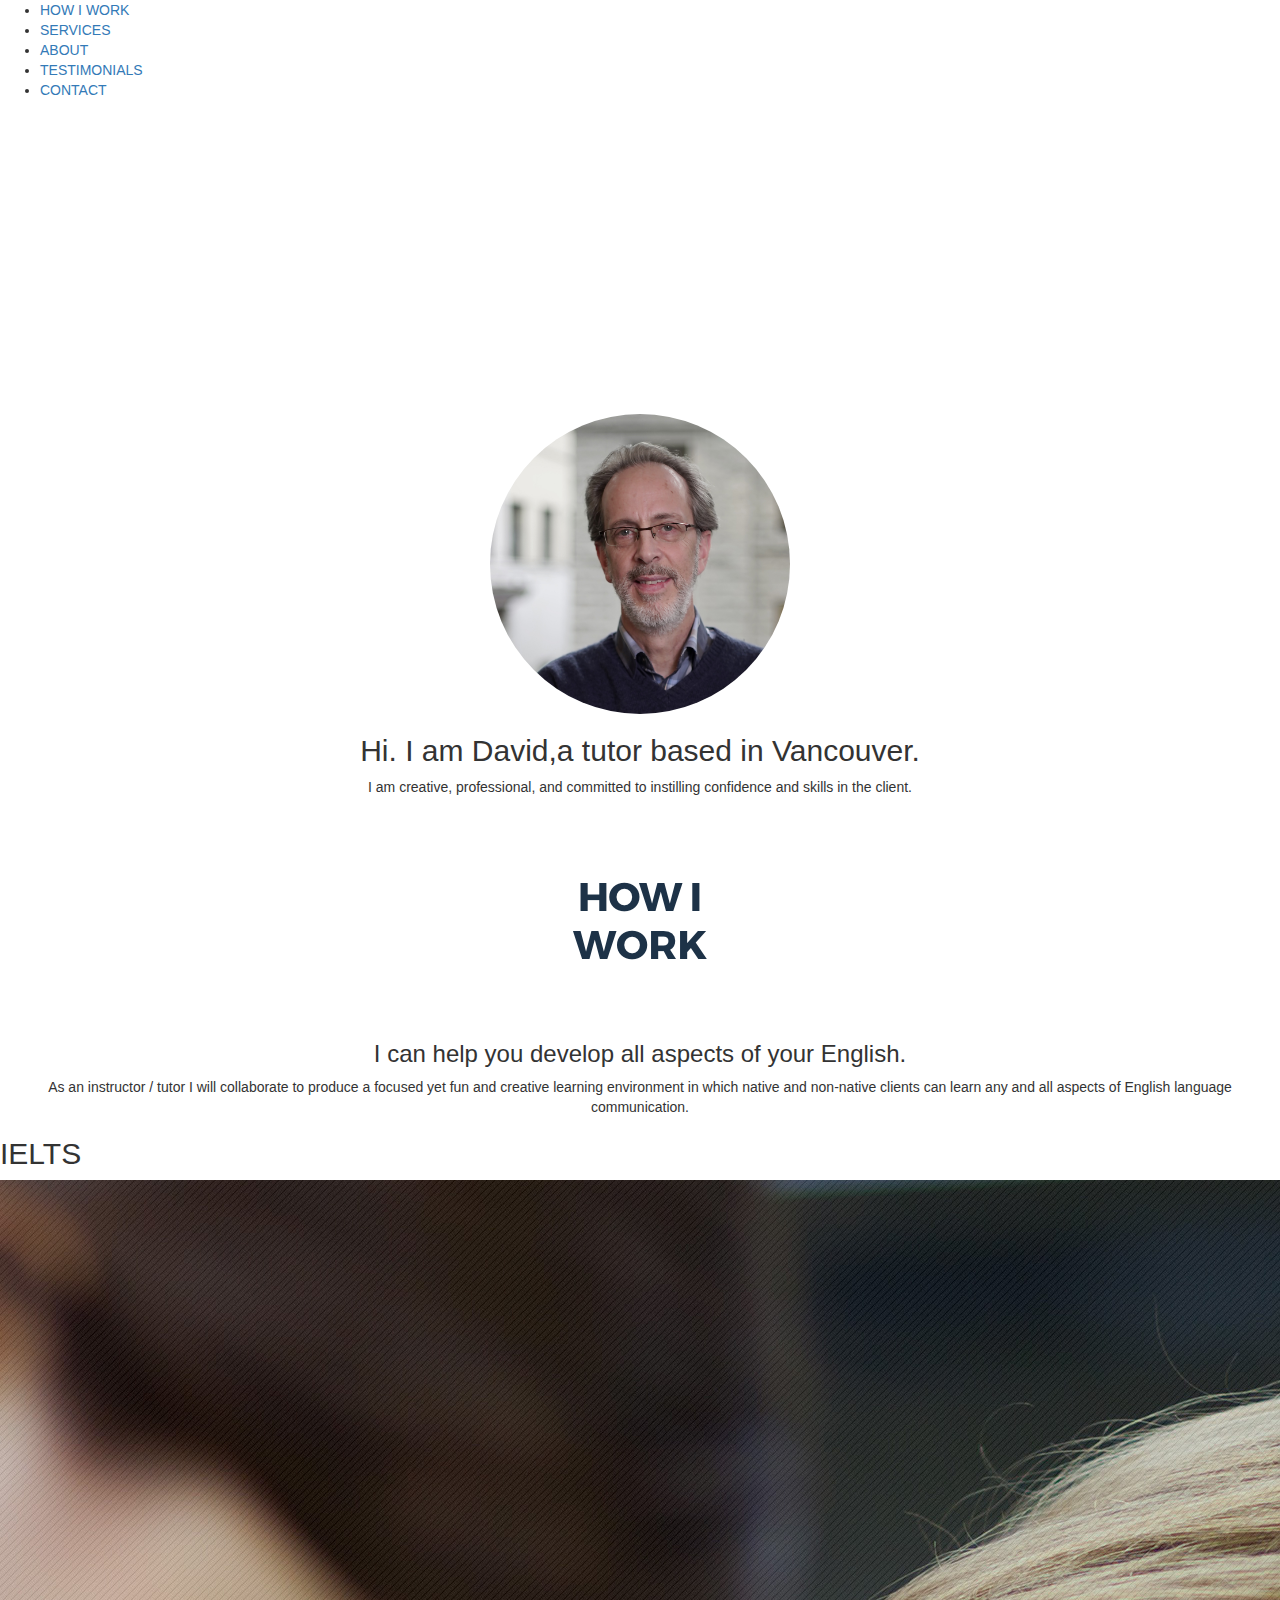
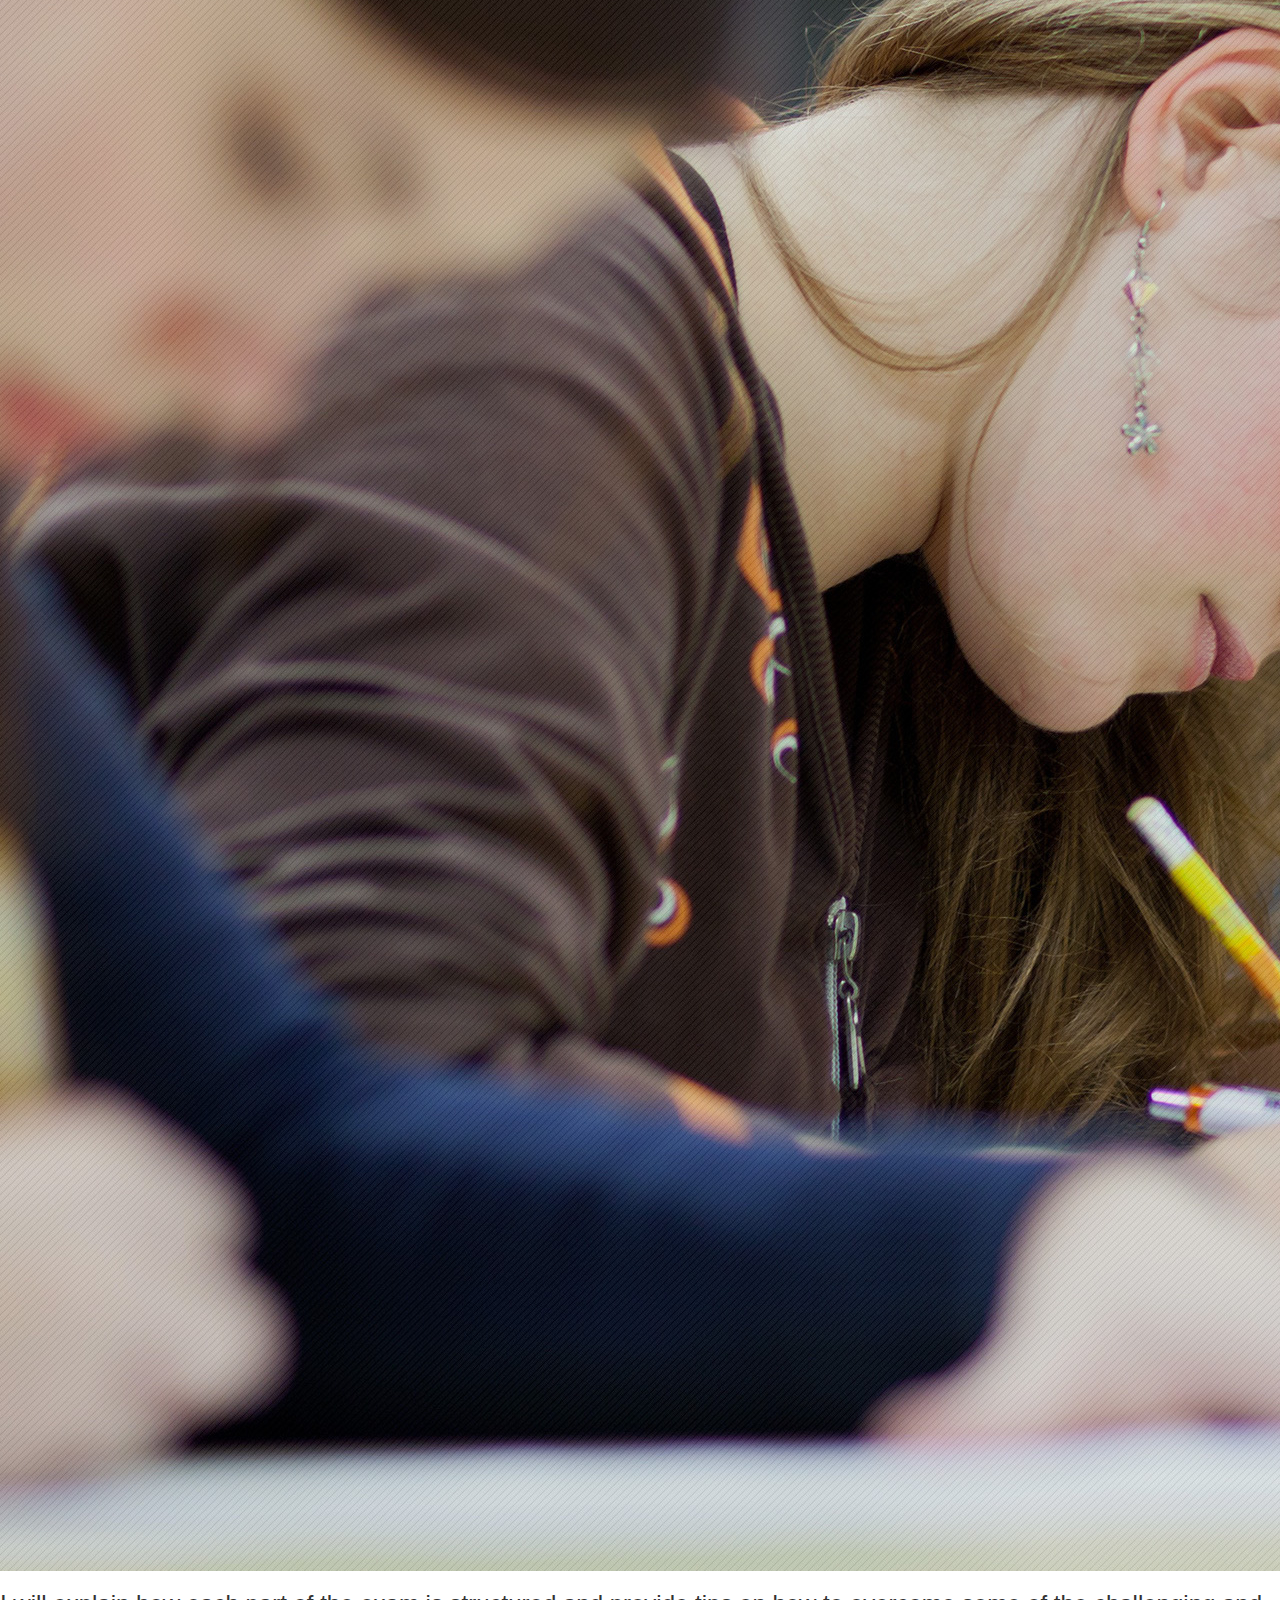
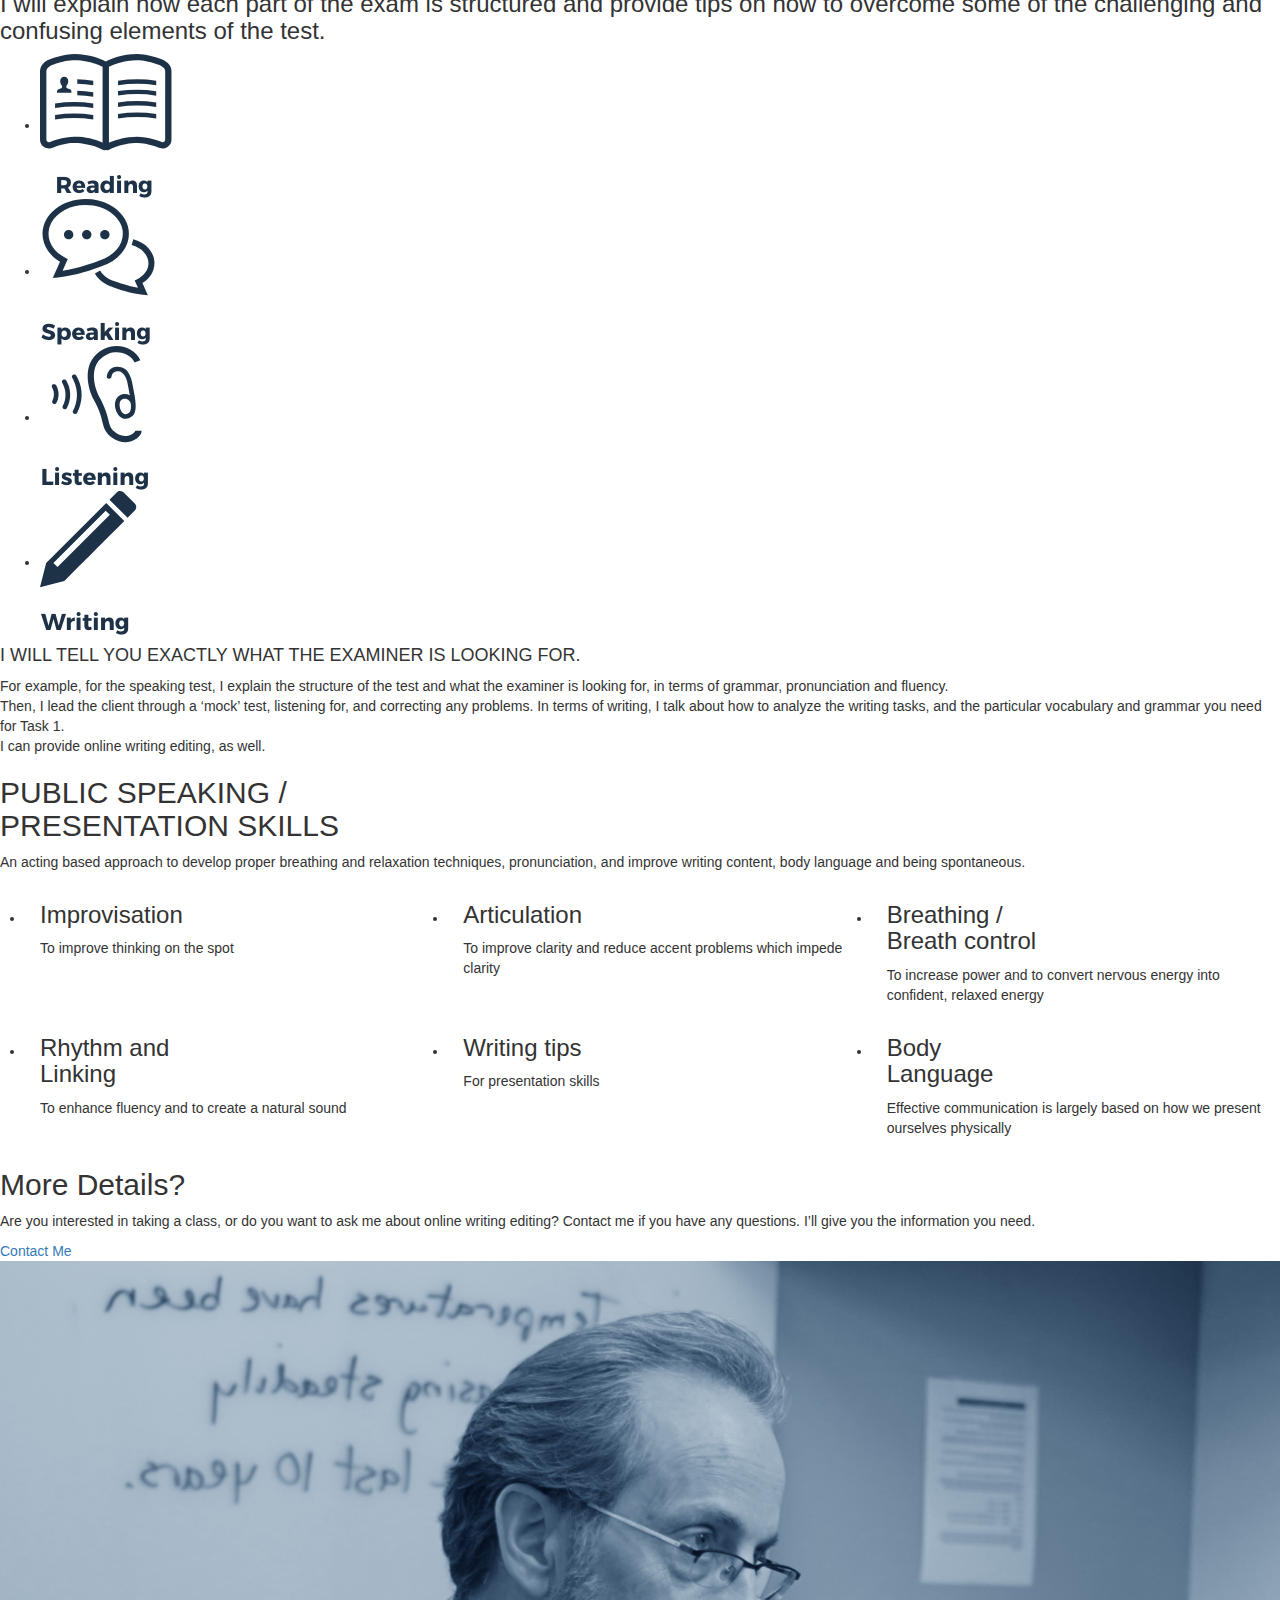
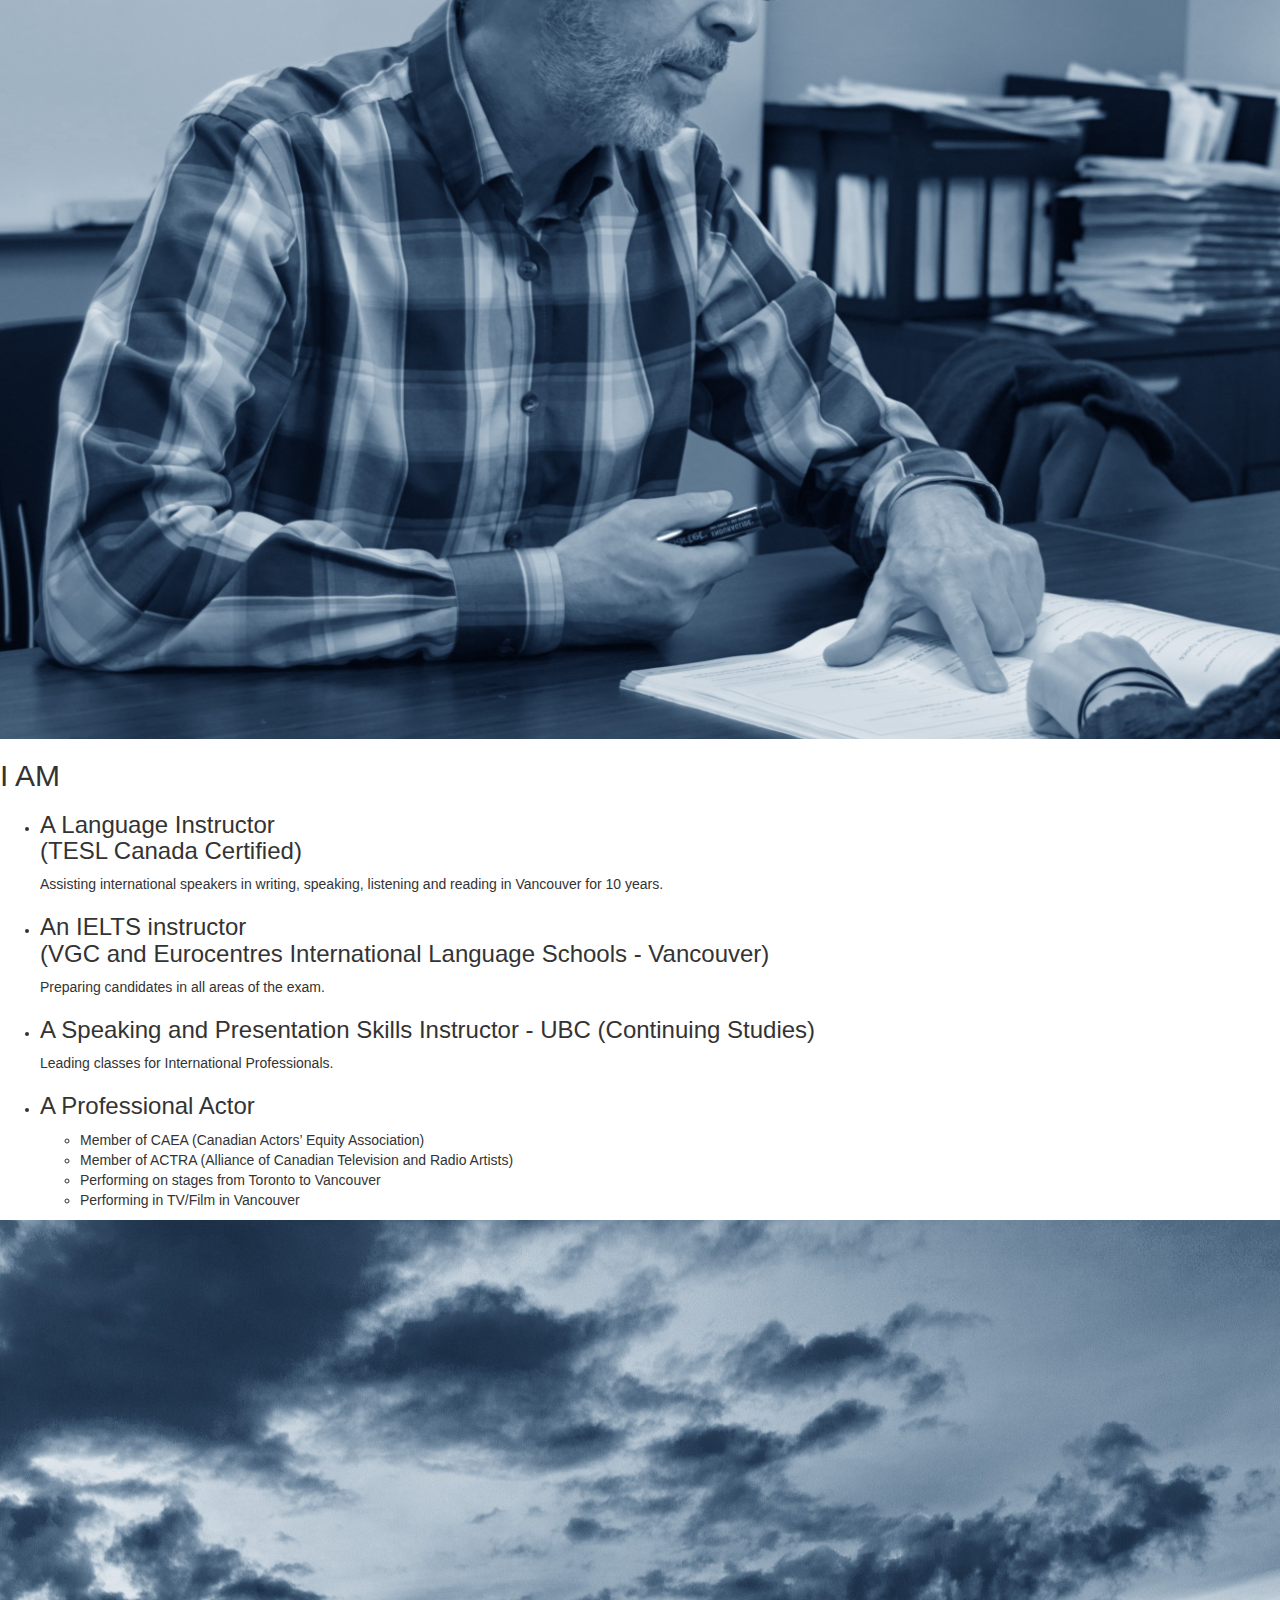
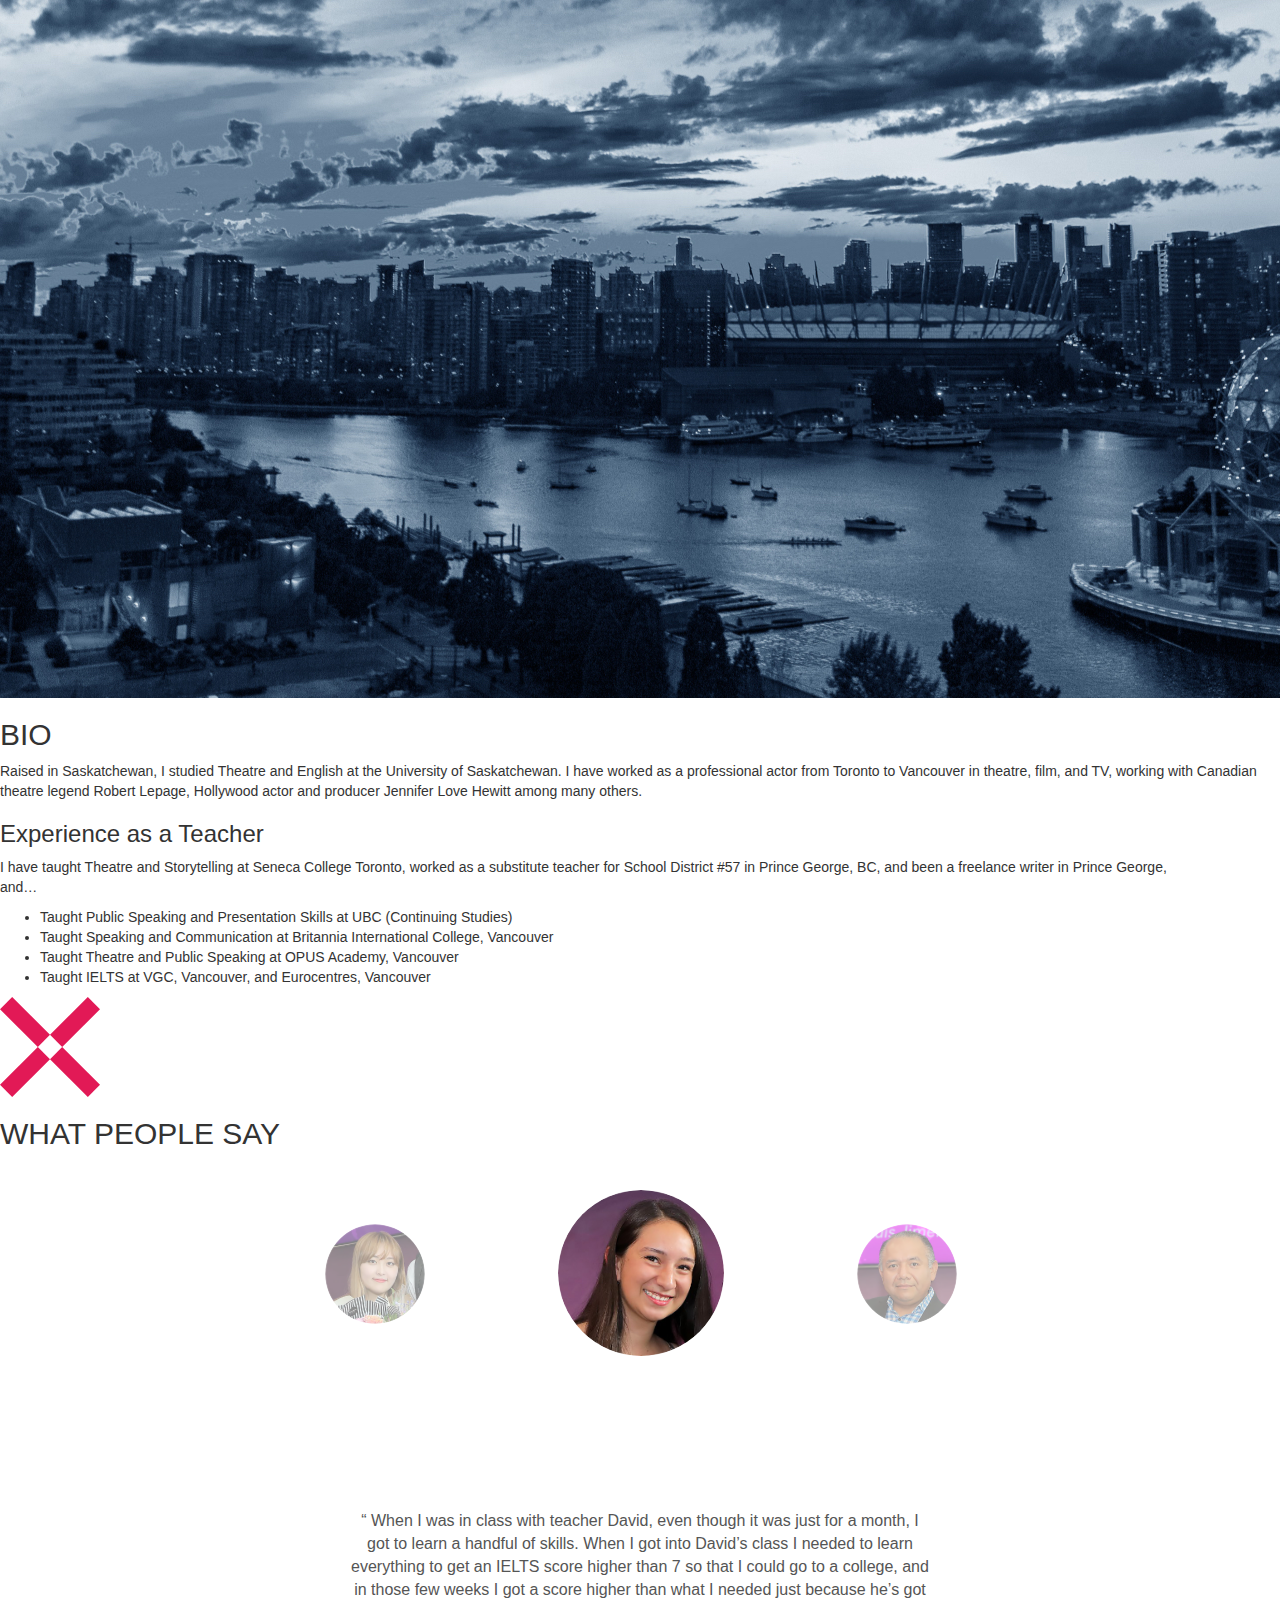
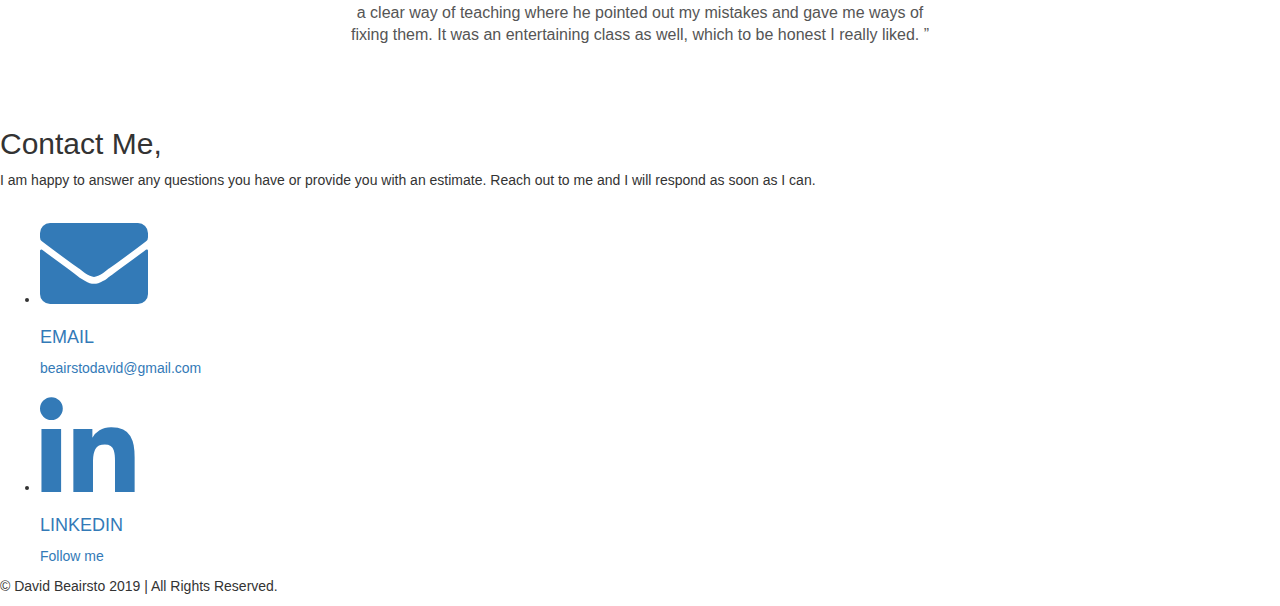
==== index.html @ 6f6a1e40 "Feb 22" ====
<!DOCTYPE html>
<html lang="en">
    <head>
        <link rel="stylesheet" href="https://maxcdn.bootstrapcdn.com/bootstrap/4.0.0/css/bootstrap.min.css" integrity="sha384-Gn5384xqQ1aoWXA+058RXPxPg6fy4IWvTNh0E263XmFcJlSAwiGgFAW/dAiS6JXm" crossorigin="anonymous">
        <meta charset="UTF-8">
        <meta name="viewport" content="width=device-width">
        <title>David Beairsto - English Tutor based in Vancouver</title>
        <meta name="description" content="David Beairsto is an English Tutor based in Vancouver, Canada."/>
        <meta http-equiv="X-UA-Compatible" content="IE=edge">
        <link rel="icon" type="image/x-icon" href="favicon.ico">
        <link rel="apple-touch-icon" href="apple-touch-icon.png">
        <link rel="stylesheet" href="common/css/bootstrap.min.css">
        <link href="https://fonts.googleapis.com/css?family=Montserrat:400,700|Raleway:400,500" rel="stylesheet">
        <link href="https://use.fontawesome.com/releases/v5.6.1/css/all.css" rel="stylesheet">
        <link rel="stylesheet" href="https://code.ionicframework.com/ionicons/2.0.1/css/ionicons.min.css">
        <link rel="stylesheet" href="common/css/animate.min.css">
        <link rel="stylesheet" type="text/css" href="common/slick/slick-theme.css"/>
        <link rel="stylesheet" type="text/css" href="common/slick/slick.css"/>
        <link rel="stylesheet" href="../../css/style.css">
    </head>
    
    <body ontouchstart="">
        
        <a class="menu">
            <span class="menu__line menu__line--top"></span>
            <span class="menu__line menu__line--center"></span>
            <span class="menu__line menu__line--bottom"></span>
        </a>
        <nav class="gnav">
            <div class="gnav__wrap">
                <ul class="gnav__menu">
                    <li class="gnav__menu__item"><a href="#howiwork">HOW I WORK</a></li>
                    <li class="gnav__menu__item"><a href="#ielts">SERVICES</a></li>
                    <li class="gnav__menu__item"><a href="#about">ABOUT</a></li>
                    <li class="gnav__menu__item"><a href="#testimonials">TESTIMONIALS</a></li>
                    <li class="gnav__menu__item"><a href="#contact">CONTACT</a></li>
                </ul>
            </div>
        </nav>
        <header class="text-center">
            <div class="main-logo anime" data-delighter>
                <img src="images/logo_david_w.png" alt="DAVID BEAIRSTO - ENGLISH TUTOR">
            </div>
            <div class="scroll"><a href="#howiwork"><span></span></a></div>
            <div class="main-img"></div>
        </header>

        <section id="howiwork" class="text-center">
            <div class="se-container">
                <div id="se01" class="se-slope">
                    <article class="se-content">
                        <div class="se-img">
                            <img src="images/img_david.png">
                        </div>
                        <div data-delighter class="circle fade-in"></div>
                        <h2 class=""><span class="txt-l">Hi. I am David,</span><span class="txt-s">a tutor based in Vancouver.</span></h2>
                        <p>I am creative, professional, and committed to instilling confidence and skills in the client.</p>
                    </article>
                </div>
                <div id="se02" class="se-slope">
                    <div class="line-content">
                        <div class="line"></div>
                    </div>
                    <article class="se-content">
                        <h2><img src="images/img_hiw.png" alt="HOW I WORK" class="box-l"></h2>
                        <div class="box-r">
                            <h3>I can help you develop all aspects of your English.</h3>
                            <p>As an instructor / tutor I will collaborate to produce a focused yet fun and creative learning environment in which native and non-native clients can learn any and all aspects of English language communication.</p>
                        </div>
                    </article>
                </div>
            </div>
        </section>
        
        <section id="ielts">
            <div class="inner">
                <div class="content-left pc-area"></div>
                <div class="content-right">
                    <h2>IELTS</h2>
                    <div class="sp-area"><img src="images/bg_ielts_02.jpg" alt=""></div>
                    <h3>I will explain how each part of the exam is structured and provide tips on how to overcome some of the challenging and confusing elements of the test.</h3>
                    <ul>
                        <li class="reading fade-in" data-delighter><img src="images/img_ielts_r.png" alt="Reading" class="flex"></li>
                        <li class="speaking fade-in" data-delighter><img src="images/img_ielts_s.png" alt="Speaking" class="flex"></li>
                        <li class="listening fade-in" data-delighter><img src="images/img_ielts_l.png" alt="Listening" class="flex"></li>
                        <li class="writing fade-in" data-delighter><img src="images/img_ielts_w.png" alt="Writing" class="flex"></li>
                    </ul>
                    <div class="box">
                        <div class="box-inner">
                            <h4>I WILL TELL YOU EXACTLY WHAT THE EXAMINER IS LOOKING FOR.</h4>
                            <p>For example, for the speaking test, I explain the structure of the test and what the examiner is looking for, in terms of grammar, pronunciation and fluency.<br>Then, I lead the client through a ‘mock’ test, listening for, and correcting any problems. In terms of writing, I talk about how to analyze the writing tasks, and the particular vocabulary and grammar you need for Task 1.<br>I can provide online writing editing, as well.</p>
                        </div>
                    </div>
                </div>
            </div>
        </section>
            
        <section id="publicspeaking">
            <div class="inner">
                <h2>PUBLIC SPEAKING /<br>PRESENTATION SKILLS</h2>
                <p class="description">An acting based approach to develop proper breathing and relaxation techniques, pronunciation, and improve writing content, body language and being spontaneous.</p>
                <ul class="row">
                    <li class="col-xs-12 col-sm-6 col-xl-4">
                        <div class="box fade-in" data-delighter>
                            <h3>Improvisation</h3>
                            <p>To improve thinking on the spot</p>
                        </div>
                    </li>
                    <li class="col-xs-12 col-sm-6 col-xl-4">
                        <div class="box fade-in" data-delighter>
                            <h3>Articulation</h3>
                            <p>To improve clarity and reduce accent problems which impede clarity</p>
                        </div>
                    </li>
                    <li class="col-xs-12 col-sm-6 col-xl-4">
                        <div class="box fade-in" data-delighter>
                            <h3>Breathing /<br>Breath control</h3>
                            <p>To increase power and to convert nervous energy into confident, relaxed energy</p>
                        </div>
                    </li>
                    <li class="col-xs-12 col-sm-6 col-xl-4">
                        <div class="box fade-in" data-delighter>
                            <h3>Rhythm and<br>Linking</h3>
                            <p>To enhance fluency and to create a natural sound</p>
                        </div>
                    </li>
                    <li class="col-xs-12 col-sm-6 col-xl-4">
                        <div class="box fade-in" data-delighter>
                            <h3>Writing tips</h3>
                            <p>For presentation skills</p>
                        </div>
                    </li>
                    <li class="col-xs-12 col-sm-6 col-xl-4">
                        <div class="box fade-in" data-delighter>
                            <h3>Body<br>Language</h3>
                            <p>Effective communication is largely based on how we present ourselves physically</p>
                        </div>
                    </li>
                </ul>
            </div>
        </section>
        
        <section id="cta-area">
            <h2 class="cta-headline">More Details?</h2>
            <p>Are you interested in taking a class, or do you want to ask me about online writing editing? Contact me if you have any questions. I’ll give you the information you need.</p>
            <a href="#contact" class="cta-btn">Contact Me</a>
        </section>
        
        <section id="about">
            <section class="iam clearfix">
                <div class="sp-area"><img src="images/bg_iam.jpg" alt=""></div>
                <div class="content-area">
                    <div class="inner">
                        <h2>I AM</h2>
                        <span class="underline"></span>
                        <ul class="occupation">
                            <li>
                                <h3>A Language Instructor<br>(TESL Canada Certified)</h3>
                                <p>Assisting international speakers in writing, speaking, listening and reading in Vancouver for 10 years.</p>
                            </li>
                            <li>
                                <h3>An IELTS instructor<br>(VGC and Eurocentres International Language Schools - Vancouver)</h3>
                                <p>Preparing candidates in all areas of the exam.</p>
                            </li>
                            <li>
                                <h3>A Speaking and Presentation Skills Instructor - UBC (Continuing Studies)</h3>
                                <p>Leading classes for International Professionals.</p>
                            </li>
                            <li>
                                <h3>A Professional Actor</h3>
                                <ul class="actor">
                                    <li>Member of CAEA (Canadian Actors’ Equity Association)</li>
                                    <li>Member of ACTRA (Alliance of Canadian Television and Radio Artists)</li>
                                    <li>Performing on stages from Toronto to Vancouver</li>
                                    <li>Performing in TV/Film in Vancouver</li>
                                </ul>
                            </li>
                        </ul>
                    </div>
                </div>
            </section>
                        
            <section class="bio">
                <div class="sp-area"><img src="images/bg_bio.jpg" alt=""></div>
                <div class="content-area">
                    <div class="inner">
                        <div class="txt-area">
                            <h2>BIO</h2>
                            <span class="underline"></span>
                            <p>Raised in Saskatchewan, I studied Theatre and English at the University of Saskatchewan. I have worked as a professional actor from Toronto to Vancouver in theatre, film, and TV, working with Canadian theatre legend Robert Lepage, Hollywood actor and producer Jennifer Love Hewitt among many others.</p>
                            <div class="experience">
                                <h3>Experience as a Teacher</h3>
                                <p>I have taught Theatre and Storytelling at Seneca College Toronto, worked as a substitute teacher for School District #57 in Prince George, BC, and been a freelance writer in Prince George,<br>and…</p>
                                <ul class="teacher">
                                    <li>Taught Public Speaking and Presentation Skills at UBC (Continuing Studies)</li>
                                    <li>Taught Speaking and Communication at Britannia International College, Vancouver</li>
                                    <li>Taught Theatre and Public Speaking at OPUS Academy, Vancouver</li>
                                    <li>Taught IELTS at VGC, Vancouver, and Eurocentres, Vancouver</li>
                                </ul>
                            </div>
                        </div>
                    </div>
                </div>
            </section>
            <div class="split"><img src="images/img_about.png" alt=""></div>
        </section>
                
        <section id="testimonials">
            <h2>WHAT PEOPLE SAY</h2>           
            <div class="inner">
                <section class="regular slider">
                    <div class="slider-content">
                        <img src="images/img_wps_01_b.png">
                        <h3>Paula Andrea Quijano Mejia,<span>Colombia</span></h3>
                    </div>
                    <div class="slider-content">
                        <img src="images/img_wps_02_b.png">
                        <h3>Jose Luis Jimenez Cruz,<span>Mexico</span></h3>
                    </div>
                    <div class="slider-content">
                        <img src="images/img_wps_03_b.png">
                        <h3>Bruna Costa,<span>Brazil</span></h3>
                    </div>
                    <div class="slider-content">
                        <img src="images/img_wps_04_b.png">
                        <h3>Erica Noda,<span>Japan &#38; the Philippines</span></h3>
                    </div>
                    <div class="slider-content">
                        <img src="images/img_wps_05_b.png">
                        <h3>Sohyung Shim,<span>Korea</span></h3>
                    </div>
                </section>
                <div class="balloon">
                    <p class="balloon-msg">“ When I was in class with teacher David, even though it was just for a month, I got to learn a handful of skills. When I got into David’s class I needed to learn everything to get an IELTS score higher than 7 so that I could go to a college, and in those few weeks I got a score higher than what I needed just because he’s got a clear way of teaching where he pointed out my mistakes and gave me ways of fixing them.  It was an entertaining class as well, which to be honest I really liked. ”</p>
                </div>
            </div>          
        </section>
        
        <section id="contact">
            <h2>Contact Me,</h2>
            <p class="description">I am happy to answer any questions you have or provide you with an estimate. Reach out to me and I will respond as soon as I can.</p>
            <ul class="list-icon">
                <li class="b-social">
                    <a href="mailto:&#098;&#101;&#097;&#105;&#114;&#115;&#116;&#111;&#100;&#097;&#118;&#105;&#100;&#064;&#103;&#109;&#097;&#105;&#108;&#046;&#099;&#111;&#109;">
                        <figure class="round">
                            <figcaption>
                                <h1><i class="fas fa-envelope fa-3x" aria-hidden="true"></i></h1>
                            </figcaption>
                        </figure>
                        <h4>EMAIL</h4>
                        <p><span class="b-link">&#098;&#101;&#097;&#105;&#114;&#115;&#116;&#111;&#100;&#097;&#118;&#105;&#100;&#064;&#103;&#109;&#097;&#105;&#108;&#046;&#099;&#111;&#109;</span></p>
                    </a>
                </li>
                <li class="b-social">
                    <a href="https://www.linkedin.com/in/david-beairsto-54873225/" target="_blank">
                        <figure class="round">
                            <figcaption>
                                <h1><i class="fab fa-linkedin-in fa-3x" aria-hidden="true"></i></h1>
                            </figcaption>
                        </figure>
                        <h4>LINKEDIN</h4>
                        <p><span class="b-link">Follow me</span></p>
                    </a>
                </li>
            </ul>
        </section>
        
        <p id="page-top"><a href="#"></a></p>
        
        <footer>
            <p>&#169; David Beairsto 2019 | All Rights Reserved.</p>
        </footer>

        <script src="https://code.jquery.com/jquery-2.2.0.min.js" type="text/javascript"></script>
        <script src="https://cdnjs.cloudflare.com/ajax/libs/popper.js/1.12.9/umd/popper.min.js" integrity="sha384-ApNbgh9B+Y1QKtv3Rn7W3mgPxhU9K/ScQsAP7hUibX39j7fakFPskvXusvfa0b4Q" crossorigin="anonymous"></script>
        <script src="https://maxcdn.bootstrapcdn.com/bootstrap/4.0.0/js/bootstrap.min.js" integrity="sha384-JZR6Spejh4U02d8jOt6vLEHfe/JQGiRRSQQxSfFWpi1MquVdAyjUar5+76PVCmYl" crossorigin="anonymous"></script>
        <script type="text/javascript" src="common/js/delighters.js"></script>
        <script src="common/slick/slick.js" type="text/javascript" charset="utf-8"></script>
        <script src="common/js/index.js"></script>
    </body>
</html>
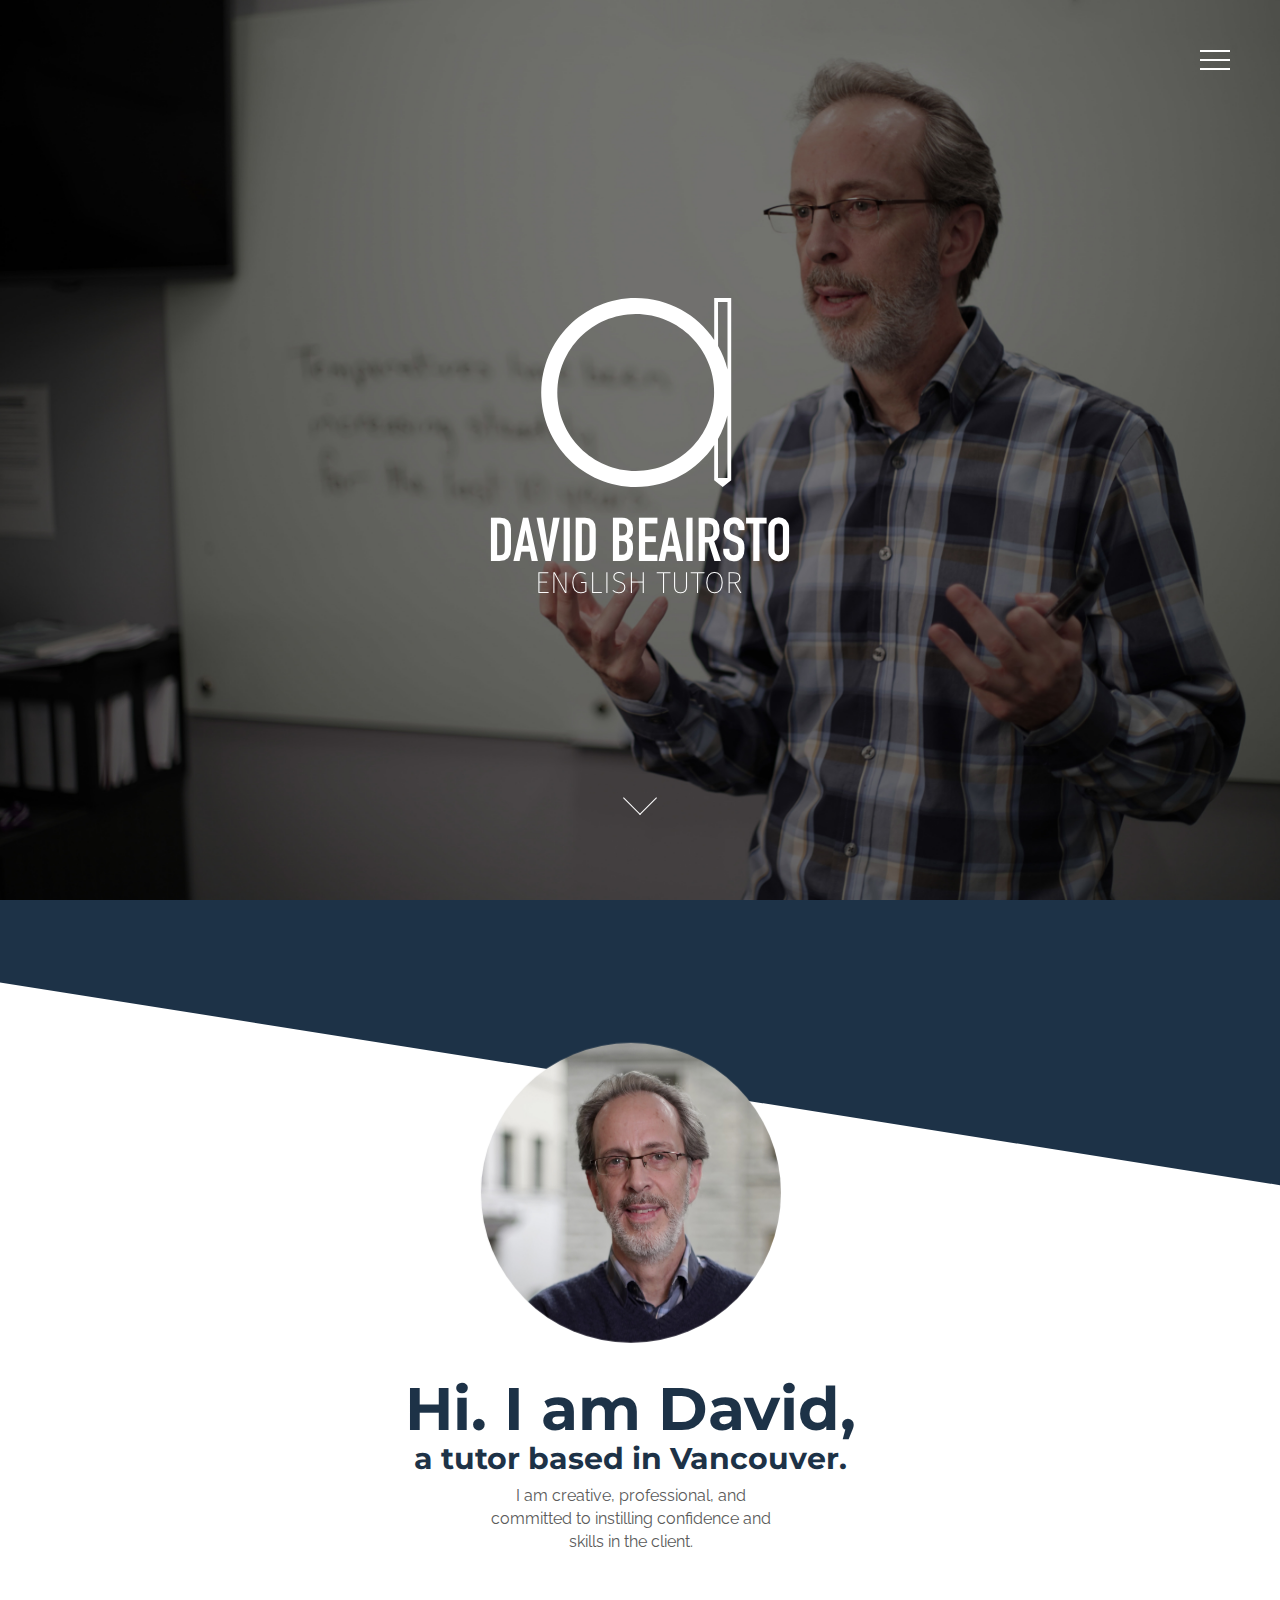
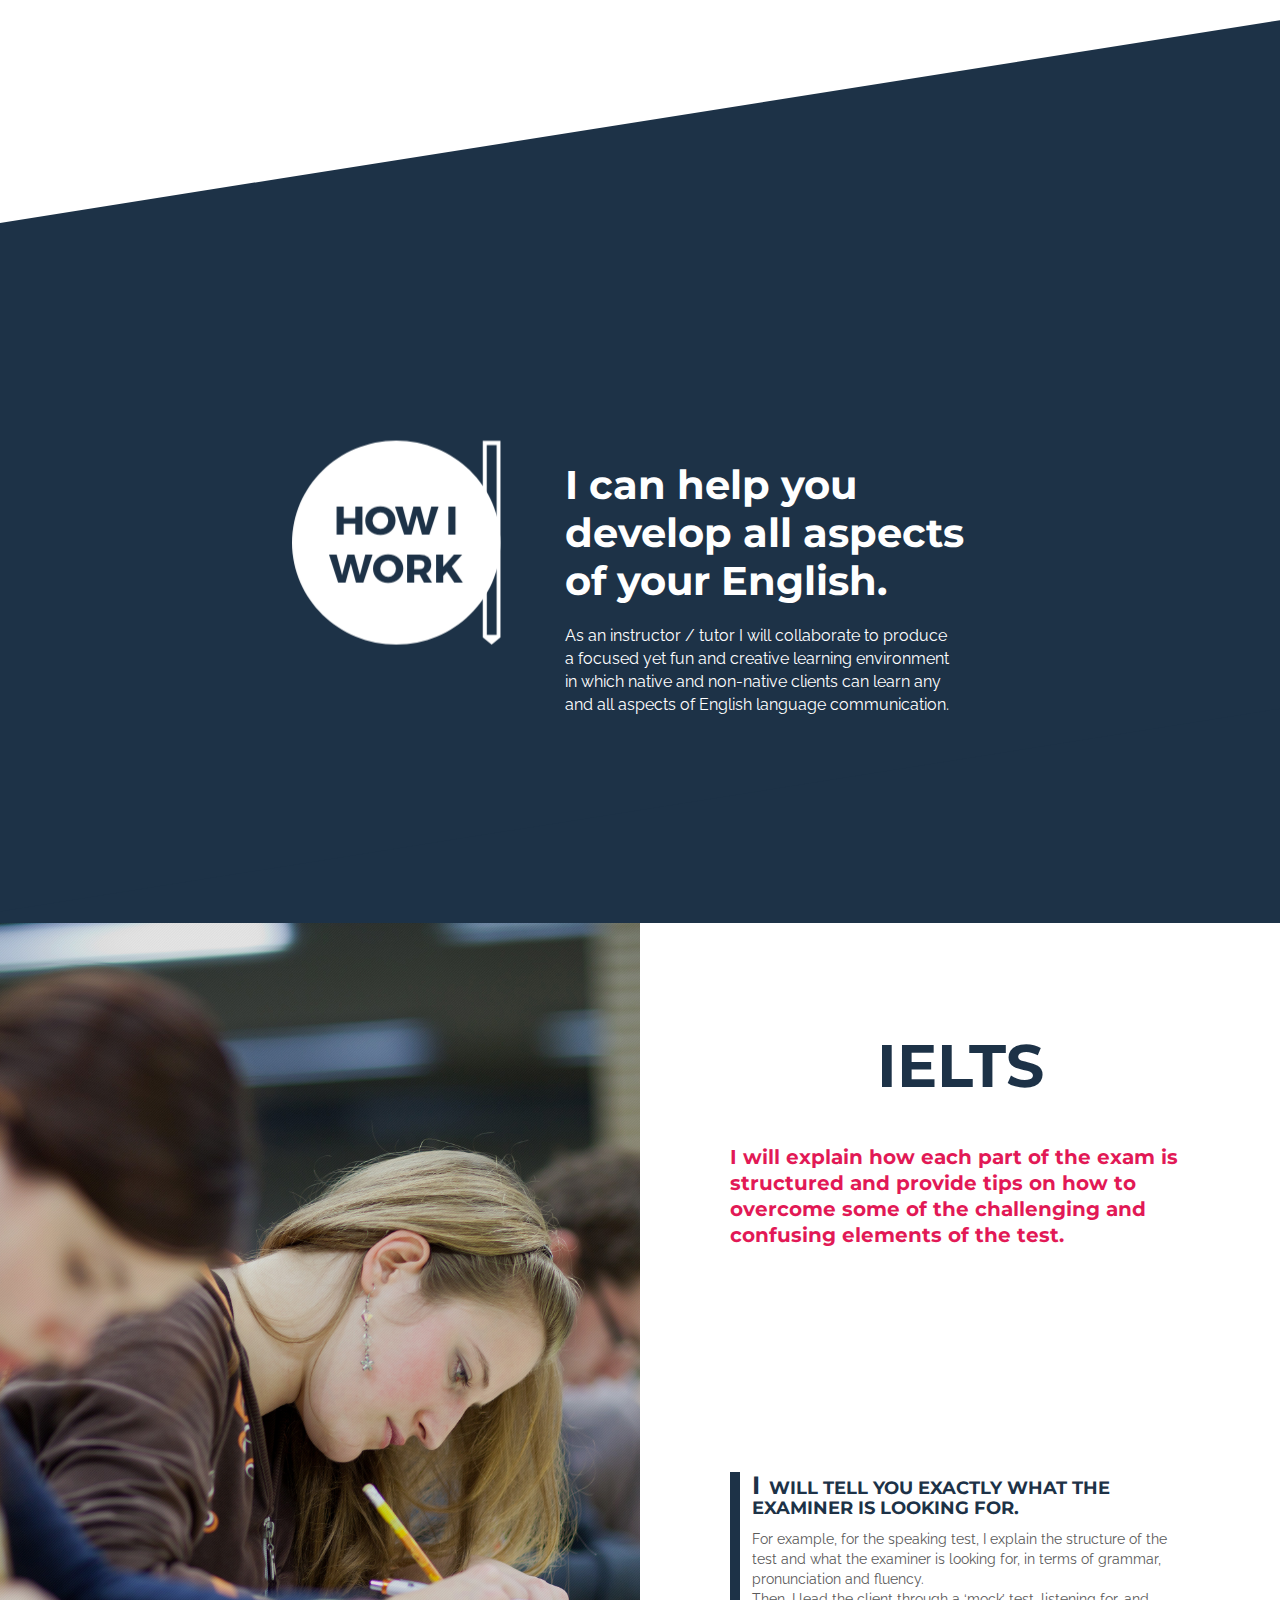
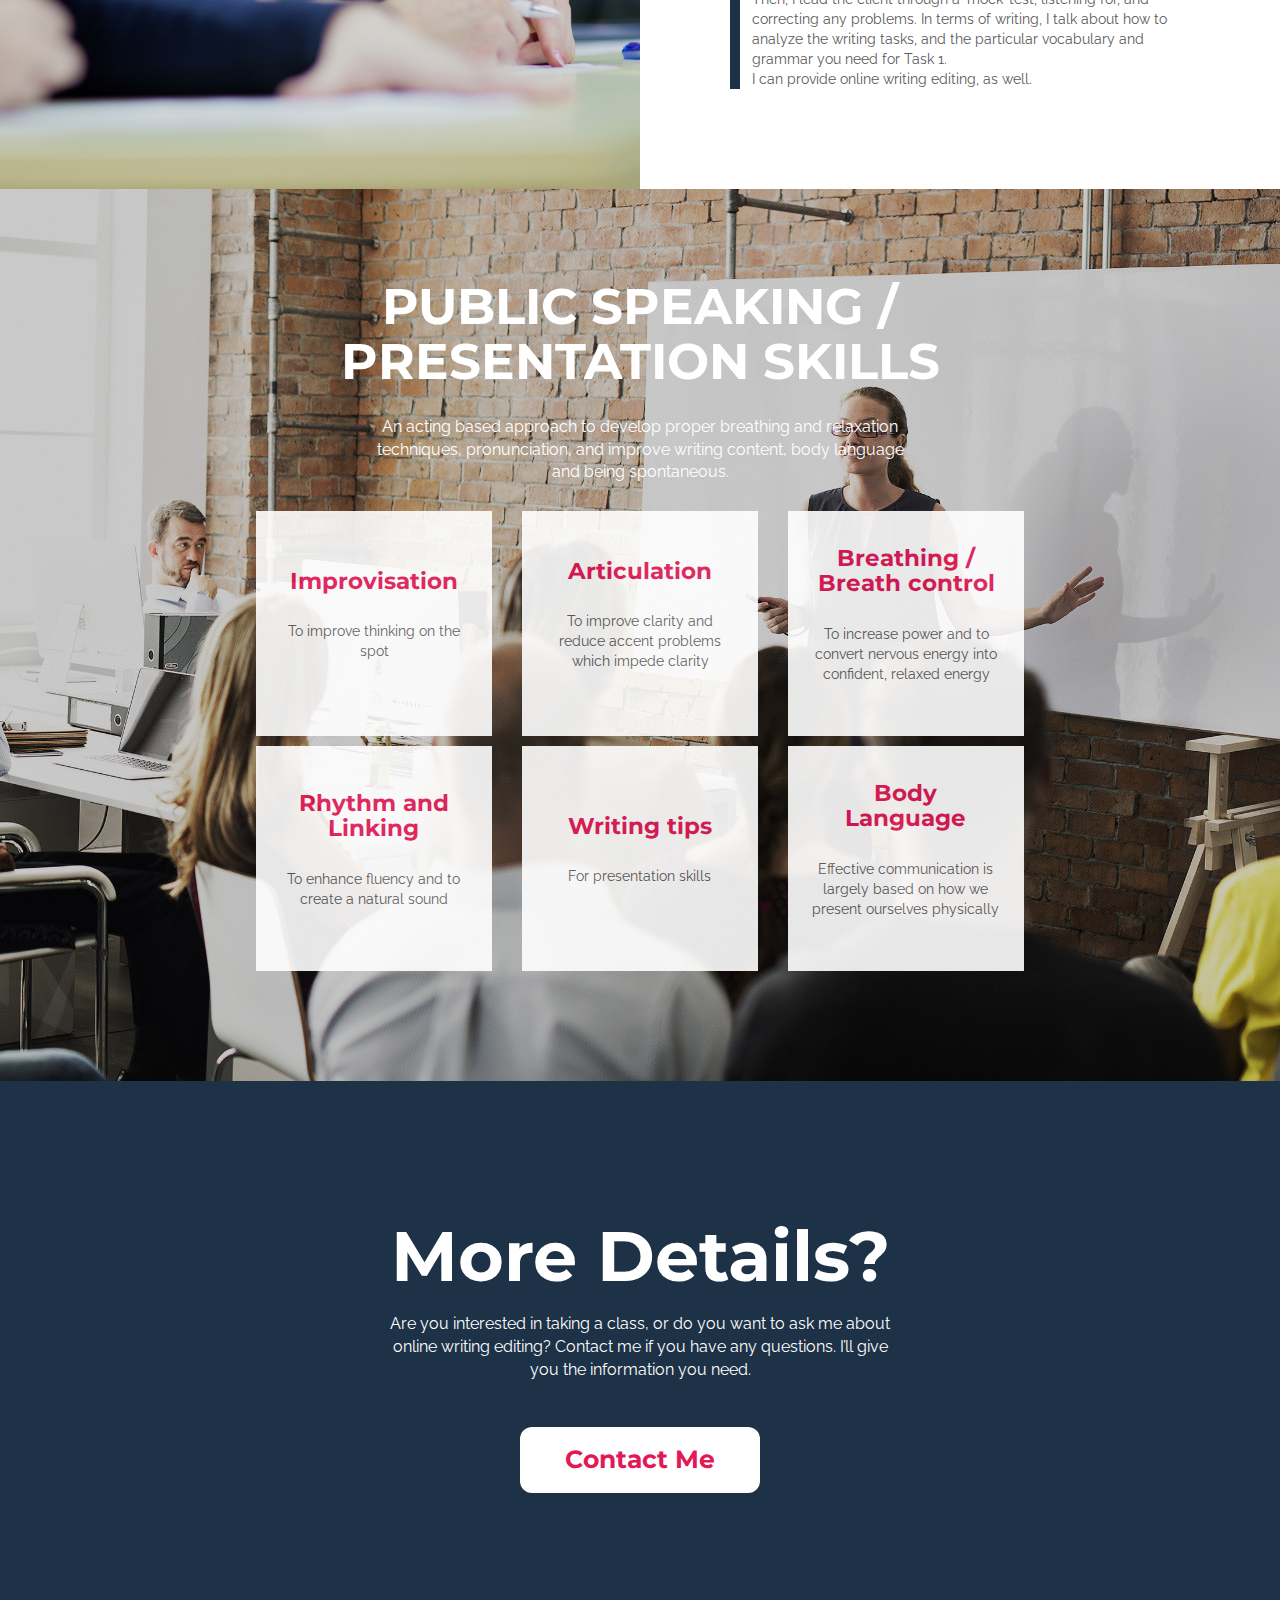
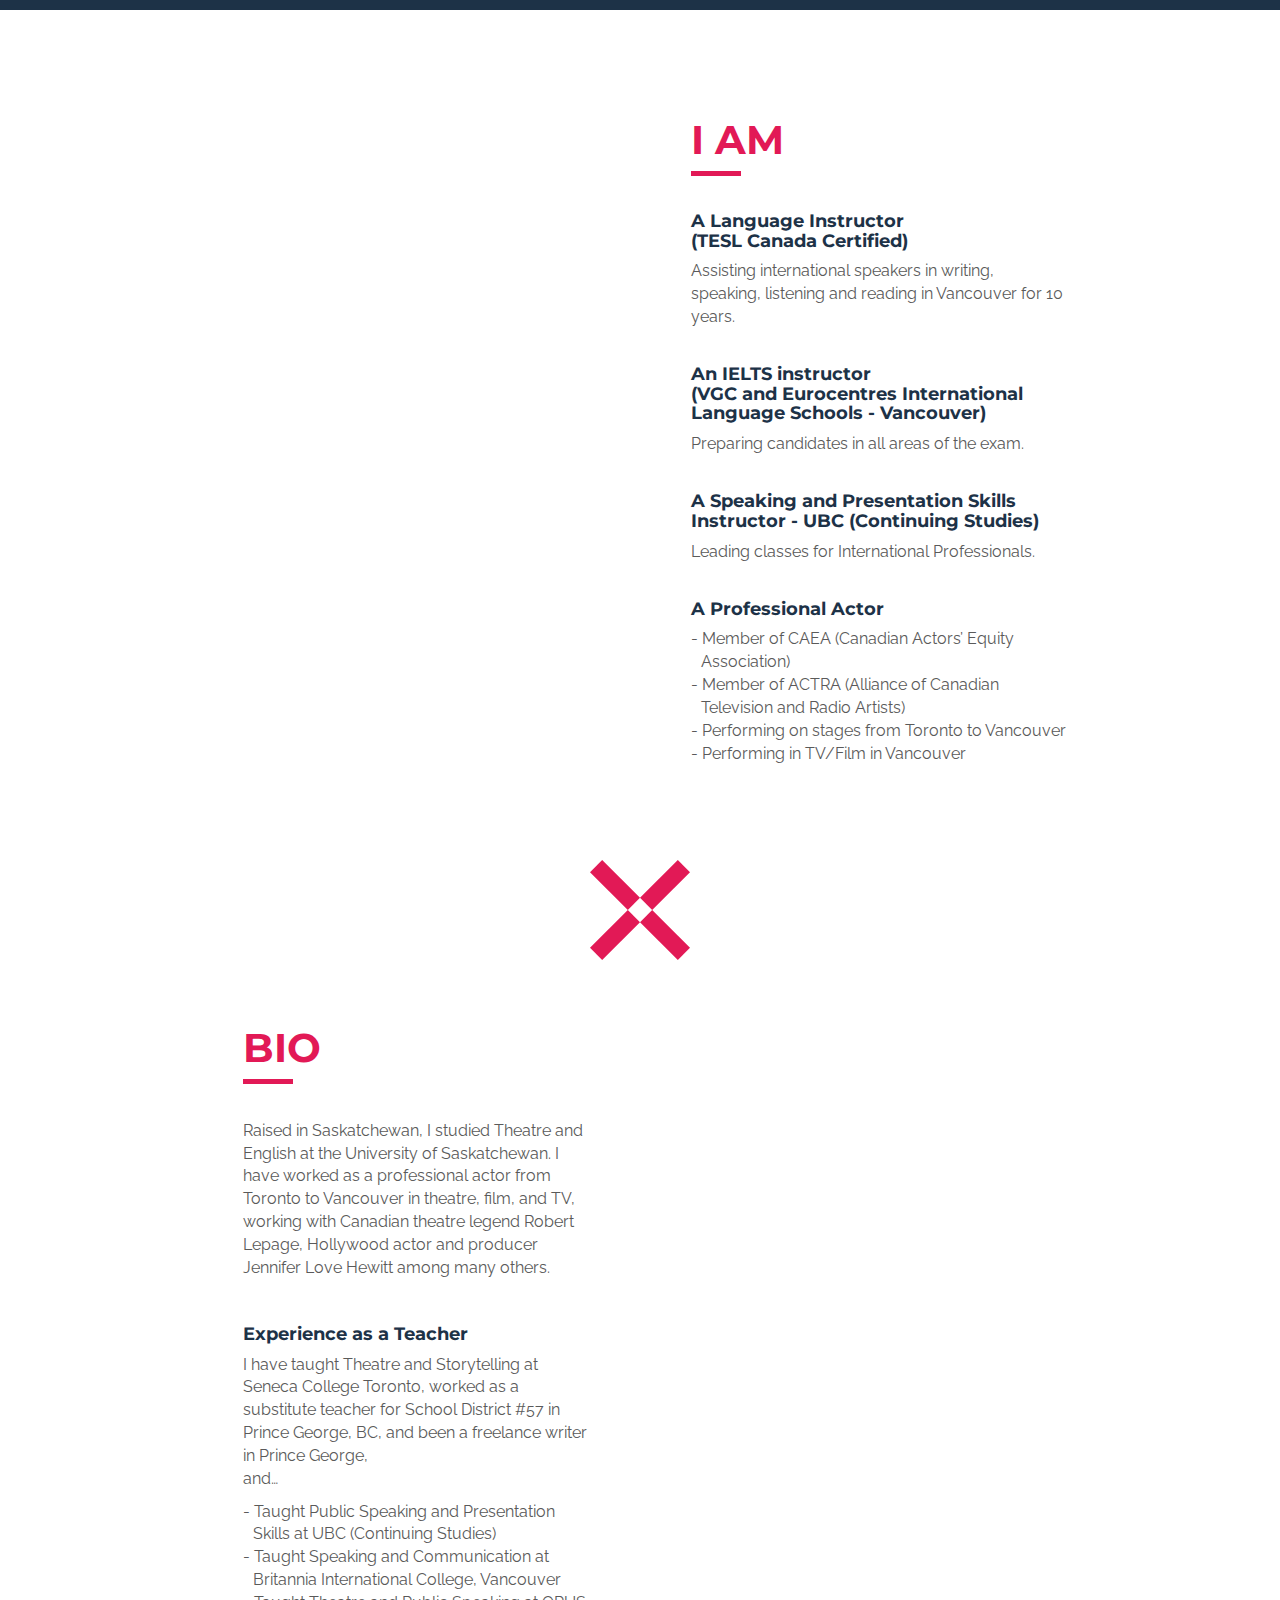
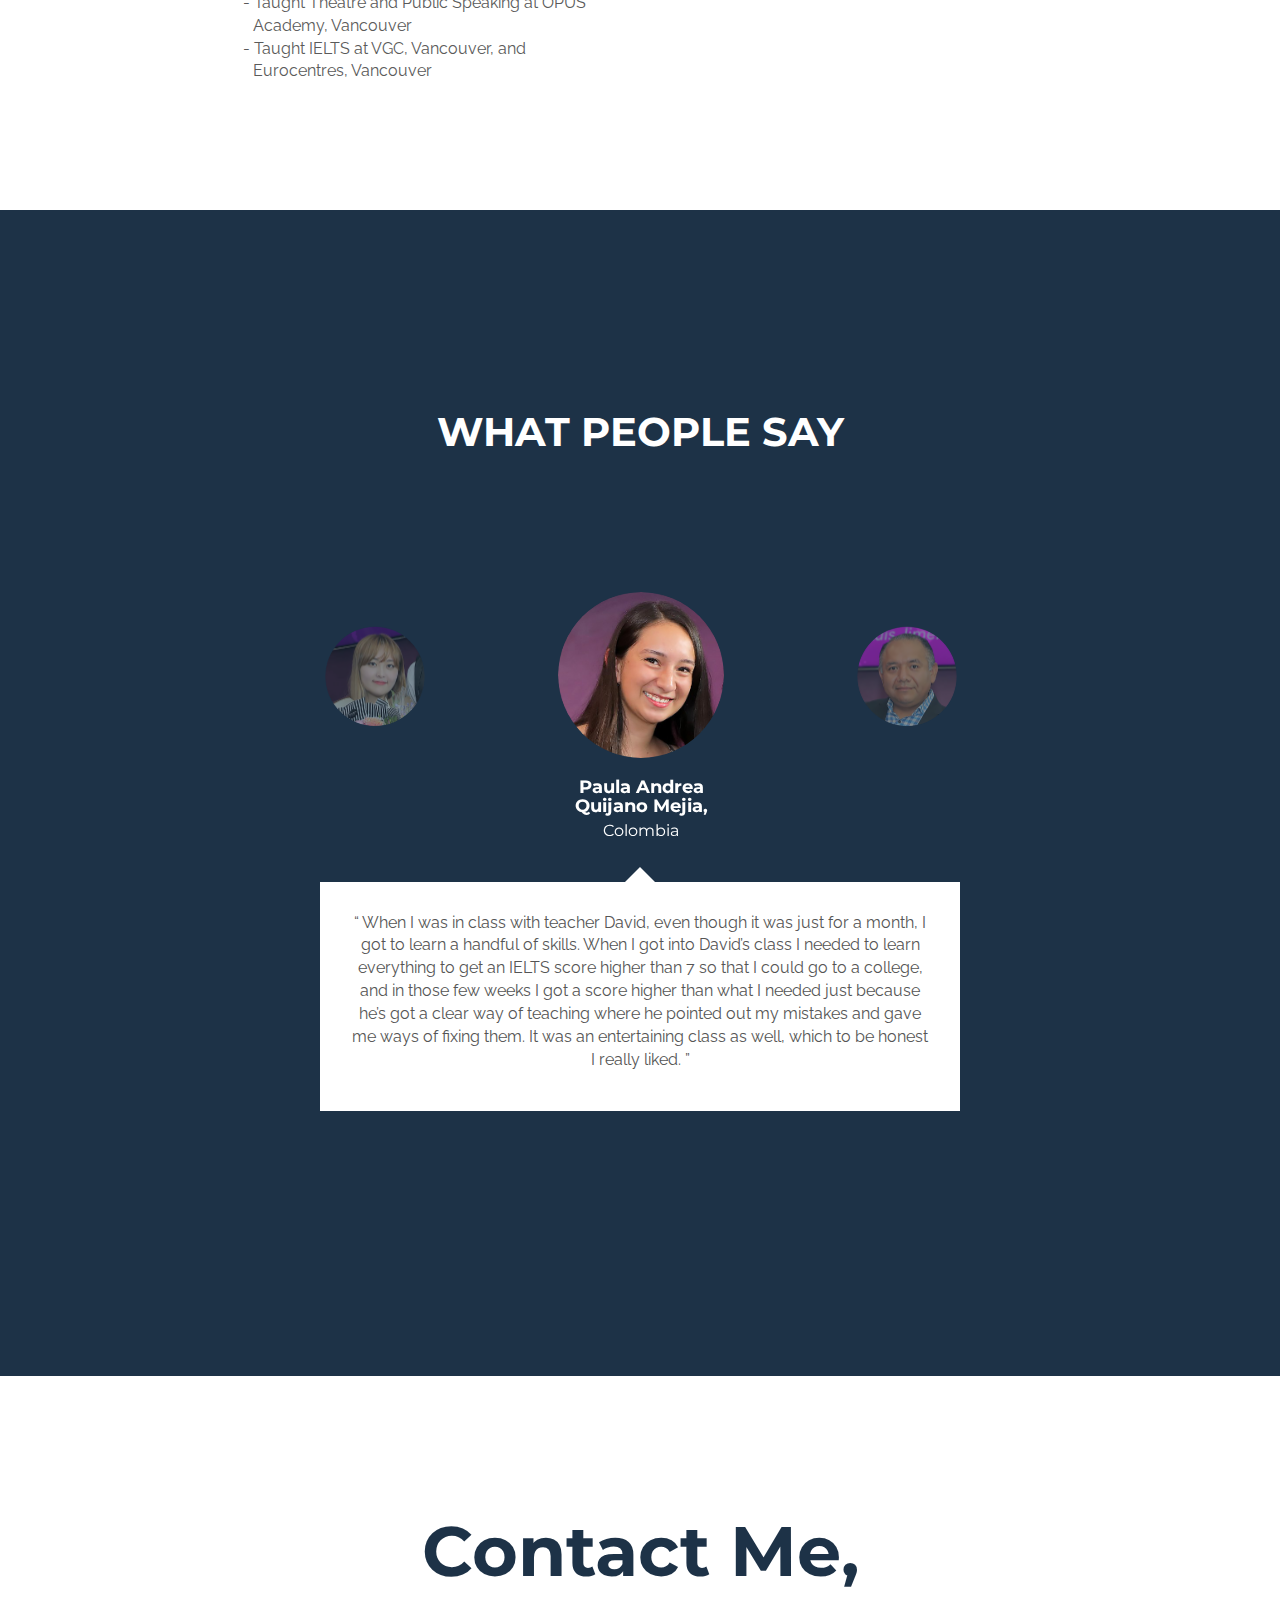
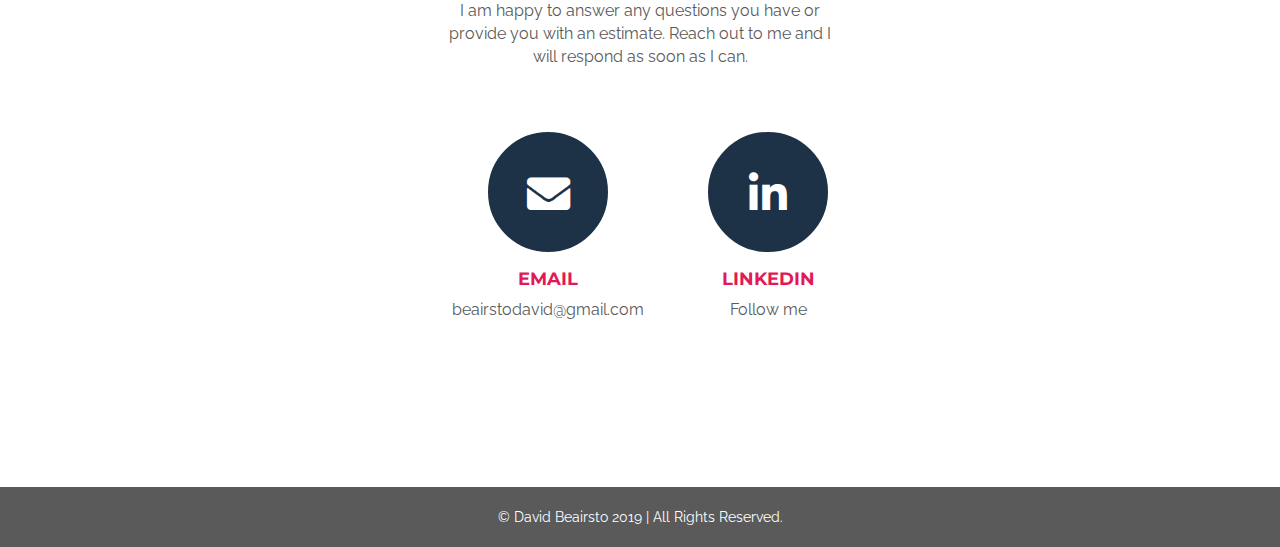
==== commit cc3affa6: "Feb 22" ====
--- a/index.html
+++ b/index.html
@@ -16,7 +16,7 @@
         <link rel="stylesheet" href="common/css/animate.min.css">
         <link rel="stylesheet" type="text/css" href="common/slick/slick-theme.css"/>
         <link rel="stylesheet" type="text/css" href="common/slick/slick.css"/>
-        <link rel="stylesheet" href="../../css/style.css">
+        <link rel="stylesheet" href="common/css/style.css">
     </head>
     
     <body ontouchstart="">
--- a/common/css/style.css
+++ b/common/css/style.css
@@ -0,0 +1,1531 @@
+.pc-area {
+  display: block;
+}
+
+@media (max-width: 544px) {
+  .pc-area {
+    display: none;
+  }
+}
+
+.sp-area {
+  display: none;
+}
+
+@media (max-width: 544px) {
+  .sp-area {
+    display: block;
+  }
+}
+
+html {
+  scroll-behavior: smooth;
+  font-size: 62.5%;
+}
+
+body {
+  font-family: 'Raleway', sans-serif;
+  color: #5A5A5A;
+  font-size: 1.6rem;
+  overflow: scroll;
+  -webkit-overflow-scrolling: touch;
+  margin: 0;
+}
+
+@media (max-width: 544px) {
+  body {
+    font-size: 1.4rem;
+  }
+}
+
+a:hover {
+  text-decoration: none;
+}
+
+h2, h3, h4 {
+  font-family: 'Montserrat', sans-serif;
+  font-weight: bold;
+  color: #1D3247;
+}
+
+.clearfix {
+  overflow: auto;
+}
+
+.clearfix::after {
+  content: "";
+  clear: both;
+  display: table;
+}
+
+header {
+  position: relative;
+  z-index: 2;
+  background: url(../../images/bg_main.jpg) top center/cover no-repeat fixed;
+  width: 100vw;
+  height: 100vh;
+  display: flex;
+  align-items: center;
+  justify-content: center;
+  flex-direction: column;
+}
+
+@media (max-width: 992px) {
+  header {
+    background-size: auto 100vh;
+  }
+}
+
+@media (max-width: 768px) {
+  header .main-logo {
+    width: 50vw;
+  }
+}
+
+header .main-logo img {
+  width: 100%;
+}
+
+header .scroll a {
+  padding-top: 60px;
+}
+
+header .scroll a span {
+  position: absolute;
+  bottom: 10vh;
+  left: 50%;
+  width: 24px;
+  height: 24px;
+  margin-left: -12px;
+  border-left: 1px solid #fff;
+  border-bottom: 1px solid #fff;
+  -webkit-transform: rotate(-45deg);
+  transform: rotate(-45deg);
+  -webkit-animation: sdb 2s infinite;
+  animation: sdb 2s infinite;
+  box-sizing: border-box;
+}
+
+@-webkit-keyframes sdb {
+  0% {
+    -webkit-transform: rotate(-45deg) translate(0, 0);
+  }
+  20% {
+    -webkit-transform: rotate(-45deg) translate(-10px, 10px);
+  }
+  40% {
+    -webkit-transform: rotate(-45deg) translate(0, 0);
+  }
+}
+
+@keyframes sdb {
+  0% {
+    transform: rotate(-45deg) translate(0, 0);
+  }
+  20% {
+    transform: rotate(-45deg) translate(-10px, 10px);
+  }
+  40% {
+    transform: rotate(-45deg) translate(0, 0);
+  }
+}
+
+.menu {
+  height: 20px;
+  position: absolute;
+  right: 50px;
+  top: 50px;
+  width: 30px;
+  z-index: 99;
+}
+
+@media (max-width: 768px) {
+  .menu {
+    right: 30px;
+    top: 30px;
+  }
+}
+
+.menu .menu__line {
+  background: #fff;
+  display: block;
+  height: 2px;
+  position: absolute;
+  transition: transform .3s;
+  width: 100%;
+}
+
+.menu .menu__line--center {
+  top: 9px;
+}
+
+.menu .menu__line--bottom {
+  bottom: 0;
+}
+
+.menu .menu__line--top.active {
+  top: 8px;
+  transform: rotate(45deg);
+}
+
+.menu .menu__line--center.active {
+  transform: scaleX(0);
+}
+
+.menu .menu__line--bottom.active {
+  bottom: 10px;
+  transform: rotate(135deg);
+}
+
+.menu a:hover {
+  cursor: pointer;
+}
+
+.gnav {
+  background: rgba(0, 0, 0, 0.9);
+  display: none;
+  height: 100%;
+  position: fixed;
+  width: 100%;
+  z-index: 98;
+}
+
+.gnav .gnav__wrap {
+  align-items: center;
+  display: flex;
+  height: 100%;
+  justify-content: center;
+  position: absolute;
+  width: 100%;
+}
+
+.gnav .gnav__wrap .gnav__menu {
+  list-style: none;
+}
+
+@media (max-width: 544px) {
+  .gnav .gnav__wrap .gnav__menu {
+    padding-left: 0;
+  }
+}
+
+.gnav .gnav__wrap .gnav__menu .gnav__menu__item {
+  margin: 40px 0;
+}
+
+.gnav .gnav__wrap .gnav__menu .gnav__menu__item a {
+  color: #fff;
+  font-size: 2em;
+  font-weight: bold;
+  padding: 40px;
+  text-decoration: none;
+  transition: .5s;
+}
+
+@media (max-width: 544px) {
+  .gnav .gnav__wrap .gnav__menu .gnav__menu__item a {
+    font-size: 1.5em;
+  }
+}
+
+.gnav .gnav__wrap .gnav__menu .gnav__menu__item a:hover {
+  color: #666;
+}
+
+#howiwork {
+  background: #1D3247;
+}
+
+#howiwork .se-container {
+  display: block;
+  width: 100%;
+  overflow: hidden;
+  padding-top: 8vh;
+}
+
+@media (max-width: 768px) {
+  #howiwork .se-container {
+    padding-top: 15vh;
+  }
+}
+
+#howiwork .se-container .se-slope {
+  margin: 0 -100px;
+  transform-origin: left center;
+}
+
+@media (max-width: 768px) {
+  #howiwork .se-container .se-slope {
+    margin: 0 -150px;
+  }
+}
+
+#howiwork .se-container .se-slope:nth-child(odd) {
+  background: white;
+  transform: rotate(9deg);
+  margin-top: 0;
+}
+
+#howiwork .se-container .se-slope:nth-child(even) {
+  background: #1D3247;
+  transform: rotate(-9deg);
+}
+
+#howiwork .se-container .se-content {
+  padding: 20vh 0;
+  transform: rotate(-9deg);
+}
+
+#howiwork .se-container .se-content .se-img {
+  position: absolute;
+  top: -5vh;
+  left: 0;
+  right: 0;
+  bottom: 0;
+  margin: auto;
+  z-index: 99;
+}
+
+@media (max-width: 768px) {
+  #howiwork .se-container .se-content .se-img img {
+    width: 50vw;
+  }
+}
+
+#howiwork .se-container .se-content .circle {
+  width: 380px;
+  height: 380px;
+  text-align: center;
+  line-height: 380px;
+  vertical-align: middle;
+  border-radius: 50%;
+  border: solid 3px white;
+  margin: 0 auto;
+  position: absolute;
+  top: -10vh;
+  left: 0;
+  right: 0;
+  bottom: 0;
+}
+
+@media (max-width: 768px) {
+  #howiwork .se-container .se-content .circle {
+    width: 60vw;
+    height: 60vw;
+  }
+}
+
+#howiwork .se-container .se-content .txt-l {
+  margin-top: 5vh;
+  font-size: 6rem;
+}
+
+@media (max-width: 768px) {
+  #howiwork .se-container .se-content .txt-l {
+    font-size: 3.5rem;
+  }
+}
+
+#howiwork .se-container .se-content .txt-s {
+  font-size: 3rem;
+  display: block;
+}
+
+@media (max-width: 768px) {
+  #howiwork .se-container .se-content .txt-s {
+    font-size: 1.8rem;
+  }
+}
+
+#howiwork #se01 .se-content h2 {
+  margin-top: 12vh;
+}
+
+@media (max-width: 768px) {
+  #howiwork #se01 .se-content h2 {
+    margin-top: 7vh;
+  }
+}
+
+#howiwork #se01 .se-content p {
+  width: 24vw;
+  margin: 0 auto 25vh;
+}
+
+@media (max-width: 1200px) {
+  #howiwork #se01 .se-content p {
+    width: 30vw;
+    margin: 0 auto 15vh;
+  }
+}
+
+@media (max-width: 992px) {
+  #howiwork #se01 .se-content p {
+    width: 60vw;
+    margin: 0 auto 10vh;
+  }
+}
+
+@media (max-width: 768px) {
+  #howiwork #se01 .se-content p {
+    width: 90vw;
+    margin: 0 auto 8vh;
+  }
+}
+
+#howiwork #se02 {
+  position: relative;
+}
+
+#howiwork #se02 .line-content {
+  position: relative;
+  width: 100%;
+  height: 30vh;
+}
+
+#howiwork #se02 .line-content .line {
+  position: absolute;
+  top: -5vh;
+  left: 0;
+  right: -5vw;
+  margin: 0 auto;
+  width: 3px;
+  height: 0;
+  background: white;
+  transform: rotate(9deg);
+}
+
+@media (max-width: 768px) {
+  #howiwork #se02 .line-content .line {
+    right: -15vw;
+  }
+}
+
+@media (max-width: 544px) {
+  #howiwork #se02 .line-content .line {
+    right: -25vw;
+  }
+}
+
+#howiwork #se02 .se-content {
+  transform: rotate(9deg);
+  display: flex;
+  justify-content: center;
+  flex-wrap: wrap;
+  padding: 5vh 0 10vh;
+}
+
+@media (max-width: 768px) {
+  #howiwork #se02 .se-content {
+    display: block;
+    padding: 5vh 0;
+  }
+}
+
+#howiwork #se02 .se-content h2 {
+  margin: 0;
+}
+
+@media (max-width: 768px) {
+  #howiwork #se02 .se-content h2 {
+    margin-left: -7vw;
+  }
+}
+
+@media (max-width: 768px) {
+  #howiwork #se02 .se-content h2 img {
+    width: 40vw;
+  }
+}
+
+#howiwork #se02 .se-content .box-r {
+  width: 40vw;
+  text-align: left;
+  color: white;
+  padding-left: 5vw;
+}
+
+@media (max-width: 768px) {
+  #howiwork #se02 .se-content .box-r {
+    width: 90vw;
+    margin: 5vh auto 0;
+  }
+}
+
+#howiwork #se02 .se-content .box-r h3 {
+  font-size: 4rem;
+  color: white;
+  line-height: 1.2;
+}
+
+@media (max-width: 768px) {
+  #howiwork #se02 .se-content .box-r h3 {
+    font-size: 2.5rem;
+    width: 75vw;
+  }
+}
+
+#howiwork #se02 .se-content .box-r p {
+  width: 30vw;
+  margin: 2rem 0 0;
+}
+
+@media (max-width: 768px) {
+  #howiwork #se02 .se-content .box-r p {
+    width: 80vw;
+  }
+}
+
+#ielts .inner {
+  background: white;
+  display: table;
+  background: url(../../images/bg_ielts.jpg) center center/cover;
+}
+
+#ielts .inner .content-left {
+  width: 50vw;
+  padding: 0;
+}
+
+#ielts .inner .content-right {
+  width: 50vw;
+  display: table-cell;
+  vertical-align: middle;
+  padding: 7vw;
+  background: #fff;
+}
+
+@media (max-width: 1200px) {
+  #ielts .inner .content-right {
+    padding: 7vh 5vw;
+  }
+}
+
+@media (max-width: 544px) {
+  #ielts .inner .content-right {
+    width: 100vw;
+    padding: 7vh 7vw;
+  }
+}
+
+@media (max-width: 544px) {
+  #ielts .inner .content-right .sp-area img {
+    width: 100%;
+    margin: 0 auto 2vh;
+  }
+}
+
+#ielts .inner h2 {
+  font-size: 6rem;
+  text-align: center;
+  margin-bottom: 5vh;
+}
+
+@media (max-width: 768px) {
+  #ielts .inner h2 {
+    font-size: 5rem;
+  }
+}
+
+#ielts .inner h3 {
+  color: #E21956;
+  font-size: 2rem;
+  line-height: 1.3em;
+}
+
+@media (max-width: 768px) {
+  #ielts .inner h3 {
+    font-size: 1.6rem;
+    line-height: 1.2em;
+  }
+}
+
+#ielts .inner ul {
+  list-style: none;
+  display: flex;
+  justify-content: space-between;
+  flex-wrap: nowrap;
+  margin: 6vh auto 7vh;
+  padding: 0;
+  width: 90%;
+}
+
+@media (max-width: 992px) {
+  #ielts .inner ul {
+    width: 100%;
+    margin: 5vh auto 3vh;
+    padding: 0;
+    flex-wrap: wrap;
+    flex-direction: row;
+    justify-content: center;
+  }
+}
+
+@media (max-width: 480px) {
+  #ielts .inner ul {
+    flex-wrap: nowrap;
+  }
+}
+
+#ielts .inner ul li {
+  text-align: center;
+}
+
+@media (max-width: 992px) {
+  #ielts .inner ul li {
+    margin-bottom: 3vh;
+  }
+}
+
+#ielts .inner ul img {
+  width: 80%;
+}
+
+@media (max-width: 1200px) {
+  #ielts .inner ul img {
+    width: 70%;
+  }
+}
+
+@media (max-width: 992px) {
+  #ielts .inner ul img {
+    width: 60%;
+  }
+}
+
+#ielts .inner .box-inner {
+  border-left: 10px solid #1D3247;
+  padding-left: 1vw;
+}
+
+@media (max-width: 992px) {
+  #ielts .inner .box-inner {
+    padding-left: 2vw;
+  }
+}
+
+@media (max-width: 768px) {
+  #ielts .inner .box-inner {
+    padding-left: 5vw;
+  }
+}
+
+#ielts .inner .box-inner h4:first-letter {
+  font-size: 2.5rem;
+  padding-right: 0.4rem;
+}
+
+#ielts .inner .box-inner p {
+  font-size: 1.4rem;
+}
+
+@media (max-width: 1200px) {
+  #ielts .inner .box-inner p {
+    font-size: 1.3rem;
+  }
+}
+
+#publicspeaking {
+  background: url(../../images/bg_skills.jpg) top center/cover;
+}
+
+#publicspeaking .inner {
+  padding: 10vh 0;
+  margin: 0 auto;
+  position: relative;
+  width: 60vw;
+}
+
+@media (max-width: 768px) {
+  #publicspeaking .inner {
+    width: 80vw;
+    padding-left: 10px;
+  }
+}
+
+@media (max-width: 544px) {
+  #publicspeaking .inner {
+    padding: 10vh 0;
+  }
+}
+
+#publicspeaking .inner h2 {
+  font-size: 5rem;
+  text-align: center;
+  color: white;
+  margin: 0 auto;
+}
+
+@media (max-width: 992px) {
+  #publicspeaking .inner h2 {
+    font-size: 4rem;
+  }
+}
+
+@media (max-width: 768px) {
+  #publicspeaking .inner h2 {
+    font-size: 3.5rem;
+  }
+}
+
+@media (max-width: 544px) {
+  #publicspeaking .inner h2 {
+    font-size: 2.5rem;
+  }
+}
+
+#publicspeaking .inner .description {
+  text-align: center;
+  color: white;
+  width: 70%;
+  margin: 3vh auto;
+}
+
+@media (max-width: 1200px) {
+  #publicspeaking .inner .description {
+    width: 90%;
+    margin: 4vh auto 6vh;
+  }
+}
+
+#publicspeaking .inner ul {
+  display: flex;
+  flex-wrap: wrap;
+  justify-content: space-between;
+  padding: 0;
+}
+
+#publicspeaking .inner ul li {
+  list-style: none;
+  text-align: center;
+  display: table;
+  margin-bottom: 10px;
+  height: 25vh;
+}
+
+@media (max-width: 544px) {
+  #publicspeaking .inner ul li {
+    height: 16vh;
+  }
+}
+
+#publicspeaking .inner ul li .box {
+  display: table-cell;
+  vertical-align: middle;
+  background-color: white;
+  opacity: 0.9;
+}
+
+#publicspeaking .inner ul li .box h3 {
+  color: #E21956;
+  margin: 3vh 0;
+  font-size: 2.3rem;
+}
+
+@media (max-width: 480px) {
+  #publicspeaking .inner ul li .box h3 {
+    margin: 3vh 0 2vh;
+    font-size: 2.1rem;
+  }
+}
+
+#publicspeaking .inner ul li .box p {
+  color: #5A5A5A;
+  font-size: 1.4rem;
+  width: 80%;
+  margin: 0 auto 5vh;
+}
+
+@media (max-width: 544px) {
+  #publicspeaking .inner ul li .box p {
+    margin: 0 auto 3vh;
+  }
+}
+
+#cta-area {
+  background: #1D3247;
+  text-align: center;
+  padding: 13vh 0;
+}
+
+@media (max-width: 544px) {
+  #cta-area {
+    padding: 12vh 0;
+  }
+}
+
+#cta-area .cta-headline {
+  color: white;
+  font-size: 7rem;
+}
+
+@media (max-width: 992px) {
+  #cta-area .cta-headline {
+    font-size: 5rem;
+  }
+}
+
+@media (max-width: 544px) {
+  #cta-area .cta-headline {
+    font-size: 4rem;
+    margin-top: 0;
+  }
+}
+
+#cta-area p {
+  color: white;
+  width: 40%;
+  margin: 2vh auto 5vh;
+}
+
+@media (max-width: 992px) {
+  #cta-area p {
+    width: 70%;
+  }
+}
+
+@media (max-width: 768px) {
+  #cta-area p {
+    width: 80%;
+  }
+}
+
+#cta-area a.cta-btn {
+  color: #E21956;
+  font-family: 'Montserrat', sans-serif;
+  font-size: 2.5rem;
+  font-weight: bold;
+  background: white;
+  padding: 15px 45px;
+  display: inline-block;
+  text-decoration: none !important;
+  border-radius: 12px;
+  background-size: 200% 100%;
+  background-image: -webkit-linear-gradient(left, transparent 50%, #e21956 50%);
+  background-image: linear-gradient(to right, transparent 50%, #e21956 50%);
+  -webkit-transition: background-position 0.3s cubic-bezier(0.19, 1, 0.22, 1) 0.1s, color 0.5s ease 0s, background-color 0.5s ease;
+  transition: background-position 0.3s cubic-bezier(0.19, 1, 0.22, 1) 0.1s, color 0.5s ease 0s, background-color 0.5s ease;
+}
+
+#cta-area a.cta-btn:hover {
+  color: white;
+  opacity: 1.0;
+  background-position: -100% 100%;
+}
+
+@media (max-width: 768px) {
+  #cta-area a.cta-btn {
+    font-size: 2rem;
+  }
+}
+
+#about {
+  position: relative;
+}
+
+#about section {
+  height: 100vh;
+  min-height: 800px;
+}
+
+@media (max-width: 544px) {
+  #about section {
+    height: auto;
+  }
+}
+
+#about .iam {
+  position: relative;
+  width: 100%;
+  background: url(../../images/bg_iam.jpg) top center/cover no-repeat fixed;
+}
+
+@media (max-width: 992px) {
+  #about .iam {
+    background-size: auto 100vh;
+  }
+}
+
+@media (max-width: 544px) {
+  #about .iam .sp-area img {
+    width: 100%;
+  }
+}
+
+#about .iam .content-area {
+  background: rgba(255, 255, 255, 0.9);
+  display: table;
+  width: 50%;
+  float: right;
+  height: 100%;
+}
+
+@media (max-width: 544px) {
+  #about .iam .content-area {
+    display: block;
+    height: auto;
+    width: 100%;
+    padding: 50px 0;
+  }
+}
+
+#about .iam .content-area .inner {
+  display: table-cell;
+  vertical-align: middle;
+  padding: 0 4vw;
+}
+
+@media (max-width: 544px) {
+  #about .iam .content-area .inner {
+    display: block;
+    padding: 0 8vw;
+  }
+}
+
+#about .iam .content-area .inner h2 {
+  font-size: 4rem;
+  color: #E21956;
+  margin: 0 0 1vh;
+}
+
+@media (max-width: 544px) {
+  #about .iam .content-area .inner h2 {
+    font-size: 3.5rem;
+  }
+}
+
+#about .iam .content-area .inner .underline {
+  border-bottom: 5px solid #E21956;
+  width: 50px;
+  display: block;
+  margin-bottom: 4vh;
+}
+
+@media (max-width: 544px) {
+  #about .iam .content-area .inner .underline {
+    width: 40px;
+  }
+}
+
+#about .iam .content-area .inner ul {
+  list-style: none;
+  padding: 0;
+  width: 70%;
+}
+
+@media (max-width: 992px) {
+  #about .iam .content-area .inner ul {
+    font-size: 1.4rem;
+  }
+}
+
+#about .iam .content-area .inner ul li:not(lastchild) {
+  margin-bottom: 4vh;
+}
+
+@media (max-width: 1200px) {
+  #about .iam .content-area .inner ul {
+    width: 80%;
+  }
+}
+
+@media (max-width: 768px) {
+  #about .iam .content-area .inner ul {
+    width: 100%;
+  }
+}
+
+#about .iam .content-area .inner ul h3 {
+  font-size: 1.8rem;
+  margin-bottom: 1vh;
+}
+
+@media (max-width: 992px) {
+  #about .iam .content-area .inner ul p {
+    font-size: 1.4rem;
+  }
+}
+
+#about .iam .content-area .inner ul .actor {
+  margin-top: 1vh;
+  width: 100%;
+}
+
+#about .iam .content-area .inner ul .actor li {
+  margin-bottom: 0;
+  padding-left: 1rem;
+  text-indent: -1rem;
+}
+
+#about .iam .content-area .inner ul .actor li::before {
+  content: "- ";
+}
+
+#about .bio {
+  position: relative;
+  width: 100%;
+  background: url(../../images/bg_bio.jpg) top center/cover no-repeat fixed;
+}
+
+@media (max-width: 544px) {
+  #about .bio .sp-area img {
+    width: 100%;
+  }
+}
+
+#about .bio .content-area {
+  background: rgba(255, 255, 255, 0.9);
+  display: table;
+  width: 50%;
+  height: 100%;
+}
+
+@media (max-width: 544px) {
+  #about .bio .content-area {
+    display: block;
+    height: auto;
+    width: 100%;
+    padding: 50px 0;
+  }
+}
+
+#about .bio .content-area .inner {
+  display: table-cell;
+  vertical-align: middle;
+  padding: 0 4vw;
+}
+
+@media (max-width: 544px) {
+  #about .bio .content-area .inner {
+    padding: 0 8vw;
+  }
+}
+
+#about .bio .content-area .inner .txt-area {
+  margin: 0 0 0 15vw;
+  width: 65%;
+}
+
+@media (max-width: 992px) {
+  #about .bio .content-area .inner .txt-area {
+    width: 80%;
+    margin: 0 0 0 3vw;
+  }
+}
+
+@media (max-width: 768px) {
+  #about .bio .content-area .inner .txt-area {
+    width: 90%;
+    margin: 0 0 0 2vw;
+  }
+}
+
+@media (max-width: 544px) {
+  #about .bio .content-area .inner .txt-area {
+    width: 100%;
+  }
+}
+
+#about .bio .content-area .inner .txt-area h2 {
+  font-size: 4rem;
+  color: #E21956;
+  margin: 0 0 1vh;
+}
+
+@media (max-width: 544px) {
+  #about .bio .content-area .inner .txt-area h2 {
+    font-size: 3.5rem;
+  }
+}
+
+@media (max-width: 992px) {
+  #about .bio .content-area .inner .txt-area p {
+    font-size: 1.4rem;
+  }
+}
+
+#about .bio .content-area .inner .txt-area .underline {
+  border-bottom: 5px solid #E21956;
+  width: 50px;
+  display: block;
+  margin-bottom: 4vh;
+}
+
+@media (max-width: 544px) {
+  #about .bio .content-area .inner .txt-area .underline {
+    width: 40px;
+  }
+}
+
+#about .bio .content-area .inner .txt-area .experience {
+  margin-top: 5vh;
+}
+
+#about .bio .content-area .inner .txt-area .experience h3 {
+  font-size: 1.8rem;
+  margin-bottom: 1vh;
+}
+
+#about .bio .content-area .inner .txt-area ul {
+  list-style: none;
+  padding: 0;
+  width: 100%;
+}
+
+@media (max-width: 992px) {
+  #about .bio .content-area .inner .txt-area ul {
+    font-size: 1.4rem;
+  }
+}
+
+#about .bio .content-area .inner .txt-area ul li {
+  margin-bottom: 0;
+  padding-left: 1rem;
+  text-indent: -1rem;
+}
+
+#about .bio .content-area .inner .txt-area ul li::before {
+  content: "- ";
+}
+
+#about .split {
+  position: absolute;
+  top: 50%;
+  left: 50%;
+  -ms-transform: translate(-50%, -50%);
+  transform: translate(-50%, -50%);
+}
+
+@media (max-width: 768px) {
+  #about .split {
+    left: 52%;
+  }
+}
+
+@media (max-width: 544px) {
+  #about .split {
+    top: 53%;
+    left: 54%;
+  }
+}
+
+@media (max-width: 480px) {
+  #about .split {
+    top: 52.2%;
+    left: 56%;
+  }
+}
+
+@media (max-width: 768px) {
+  #about .split img {
+    width: 70%;
+  }
+}
+
+@media (max-width: 544px) {
+  #about .split img {
+    width: 50%;
+  }
+}
+
+#testimonials {
+  background: #1D3247;
+  color: white;
+  text-align: center;
+  padding: 20vh 0 25vh;
+}
+
+@media (max-width: 768px) {
+  #testimonials {
+    padding: 10vh 0;
+  }
+}
+
+#testimonials h2 {
+  font-size: 4rem;
+  color: white;
+  margin-bottom: 12vh;
+}
+
+@media (max-width: 768px) {
+  #testimonials h2 {
+    font-size: 3.5rem;
+  }
+}
+
+@media (max-width: 480px) {
+  #testimonials h2 {
+    font-size: 3rem;
+    margin-bottom: 6vh;
+  }
+}
+
+#testimonials .inner ul {
+  list-style: none;
+  padding: 0;
+  width: 40%;
+  margin: 0 auto;
+}
+
+#testimonials .inner ul li h3 {
+  font-size: 1.8rem;
+  color: white;
+}
+
+#testimonials .inner ul li .description {
+  background: white;
+  color: #5A5A5A;
+  padding: 2vw;
+  position: relative;
+  display: inline-block;
+  margin: 4rem auto 1.5rem;
+  min-width: 400px;
+  max-width: 100%;
+  font-size: 1.4rem;
+}
+
+#testimonials .inner ul li .description:before {
+  content: "";
+  position: absolute;
+  top: -30px;
+  left: 50%;
+  margin-left: -15px;
+  border: 15px solid transparent;
+  border-bottom: 15px solid white;
+}
+
+#testimonials .inner ul li .description p {
+  margin: 0;
+  padding: 0;
+}
+
+#contact {
+  text-align: center;
+  padding: 13vh 0 25vh;
+}
+
+@media (max-width: 768px) {
+  #contact {
+    padding: 10vh 0 20vh;
+  }
+}
+
+#contact h2 {
+  font-size: 7rem;
+}
+
+@media (max-width: 768px) {
+  #contact h2 {
+    font-size: 5rem;
+  }
+}
+
+@media (max-width: 480px) {
+  #contact h2 {
+    font-size: 4rem;
+  }
+}
+
+#contact .description {
+  width: 30%;
+  margin: 1vh auto 7vh;
+}
+
+@media (max-width: 992px) {
+  #contact .description {
+    width: 70%;
+  }
+}
+
+@media (max-width: 768px) {
+  #contact .description {
+    width: 80%;
+  }
+}
+
+#contact ul {
+  list-style: none;
+  display: flex;
+  justify-content: center;
+  padding: 0;
+}
+
+#contact ul li:first-child {
+  margin-right: 5vw;
+}
+
+#contact ul li a {
+  color: #5A5A5A;
+}
+
+#contact ul li a:hover span {
+  text-decoration: underline;
+}
+
+#contact ul li a:hover figcaption p {
+  opacity: 1;
+  margin-top: -5px;
+}
+
+#contact ul li a:hover .round {
+  border: 10px solid #E21956;
+}
+
+#contact ul li a:hover figcaption h1 {
+  opacity: 0.8;
+  font-size: 0.7em;
+}
+
+#contact ul li a:hover .b-link {
+  text-decoration: underline;
+}
+
+#contact ul li h4 {
+  color: #E21956;
+  font-size: 1.8rem;
+  margin: 2vh 0 1vh;
+}
+
+#contact ul .b-social {
+  min-width: 120px;
+  height: 120px;
+}
+
+@media (max-width: 544px) {
+  #contact ul .b-link {
+    font-size: 1.2rem;
+  }
+}
+
+#contact ul figure {
+  width: 120px;
+  height: 120px;
+  margin: auto;
+}
+
+#contact ul .round {
+  -webkit-transition: -webkit-all 0.5s cubic-bezier(0.25, 0.1, 0.25, 1);
+  transition: all 0.5s cubic-bezier(0.25, 0.1, 0.25, 1);
+  border-radius: 50%;
+  border: 3px solid #1D3247;
+  background-color: #1D3247;
+}
+
+#contact ul figcaption {
+  text-align: center;
+  color: white;
+  margin-top: 37px;
+}
+
+#contact ul figcaption h1 {
+  color: #FFF;
+  font-size: 0.9em;
+}
+
+#contact ul figure figcaption p {
+  color: #FFF;
+  opacity: 0;
+  font-size: 0.9em;
+}
+
+#contact ul figure h1, #contact ul figure p {
+  -webkit-transition: all 0.3s ease-in-out;
+  -moz-transition: all 0.3s ease-in-out;
+  -ms-transition: all 0.3s ease-in-out;
+  -o-transition: all 0.3s ease-in-out;
+}
+
+#page-top {
+  position: fixed;
+  bottom: 90px;
+  right: 40px;
+}
+
+@media (max-width: 544px) {
+  #page-top {
+    bottom: 57px;
+    right: 10px;
+  }
+}
+
+#page-top a {
+  background: #666;
+  text-decoration: none;
+  color: #fff;
+  width: 62px;
+  padding: 10px 0;
+  text-align: center;
+  display: block;
+  border-radius: 5px;
+}
+
+@media (max-width: 544px) {
+  #page-top a {
+    width: 50px;
+    padding: 5px 0;
+  }
+}
+
+#page-top a:hover {
+  text-decoration: none;
+  background: #999;
+}
+
+#page-top a:before {
+  content: '\f3d8';
+  font-family: 'Ionicons';
+  font-size: 30px;
+}
+
+footer {
+  background: #5A5A5A;
+}
+
+footer p {
+  color: white;
+  font-size: 1.4rem;
+  text-align: center;
+  padding: 20px 0;
+  margin: 0;
+}
+
+@media (max-width: 544px) {
+  footer p {
+    font-size: 1.2rem;
+  }
+}
+
+.fade-in.delighter {
+  transition: all 1s ease-out;
+  opacity: 0;
+}
+
+.fade-in.delighter.started {
+  opacity: 1;
+}
+
+.anime {
+  display: block;
+  margin: 0 auto;
+  position: relative;
+  animation: anime1 1s 1 ease;
+}
+
+@keyframes anime1 {
+  0% {
+    opacity: 0;
+    top: 50px;
+  }
+  100% {
+    opacity: 1;
+    top: 0;
+  }
+}
+
+#notfound {
+  position: relative;
+  height: 100vh;
+  background: #1D3247;
+}
+
+#notfound .notfound {
+  position: absolute;
+  left: 50%;
+  top: 50%;
+  -webkit-transform: translate(-50%, -50%);
+  -ms-transform: translate(-50%, -50%);
+  transform: translate(-50%, -50%);
+}
+
+.notfound {
+  max-width: 520px;
+  width: 100%;
+  line-height: 1.4;
+  text-align: center;
+}
+
+.notfound .notfound-404 {
+  position: relative;
+  height: 200px;
+  margin: 0px auto 20px;
+  z-index: -1;
+}
+
+.notfound .notfound-404 h1 {
+  font-family: 'Montserrat', sans-serif;
+  font-size: 236px;
+  font-weight: 200;
+  margin: 0px;
+  color: white;
+  text-transform: uppercase;
+  position: absolute;
+  left: 50%;
+  top: 50%;
+  -webkit-transform: translate(-50%, -50%);
+  -ms-transform: translate(-50%, -50%);
+  transform: translate(-50%, -50%);
+}
+
+.notfound .notfound-404 h2 {
+  font-family: 'Montserrat', sans-serif;
+  font-size: 28px;
+  font-weight: 400;
+  text-transform: uppercase;
+  color: white;
+  background: #1D3247;
+  padding: 10px 5px;
+  margin: auto;
+  display: inline-block;
+  position: absolute;
+  bottom: 0px;
+  left: 0;
+  right: 0;
+}
+
+.notfound a {
+  font-family: 'Montserrat', sans-serif;
+  display: inline-block;
+  font-weight: 700;
+  text-decoration: none;
+  color: #E21956;
+  text-transform: uppercase;
+  padding: 15px 45px;
+  background: white;
+  font-size: 18px;
+  border-radius: 12px;
+  background-size: 200% 100%;
+  background-image: -webkit-linear-gradient(left, transparent 50%, #e21956 50%);
+  background-image: linear-gradient(to right, transparent 50%, #e21956 50%);
+  -webkit-transition: background-position 0.3s cubic-bezier(0.19, 1, 0.22, 1) 0.1s, color 0.5s ease 0s, background-color 0.5s ease;
+  transition: background-position 0.3s cubic-bezier(0.19, 1, 0.22, 1) 0.1s, color 0.5s ease 0s, background-color 0.5s ease;
+}
+
+.notfound a:hover {
+  color: white;
+  opacity: 1.0;
+  background-position: -100% 100%;
+}
+
+@media only screen and (max-width: 767px) {
+  s
+.notfound .notfound-404 h1 {
+    font-size: 148px;
+  }
+}
+
+@media only screen and (max-width: 480px) {
+  .notfound .notfound-404 {
+    height: 148px;
+    margin: 0px auto 10px;
+  }
+  .notfound .notfound-404 h1 {
+    font-size: 86px;
+  }
+  .notfound .notfound-404 h2 {
+    font-size: 16px;
+  }
+  .notfound a {
+    padding: 10px 30px;
+    font-size: 14px;
+  }
+}
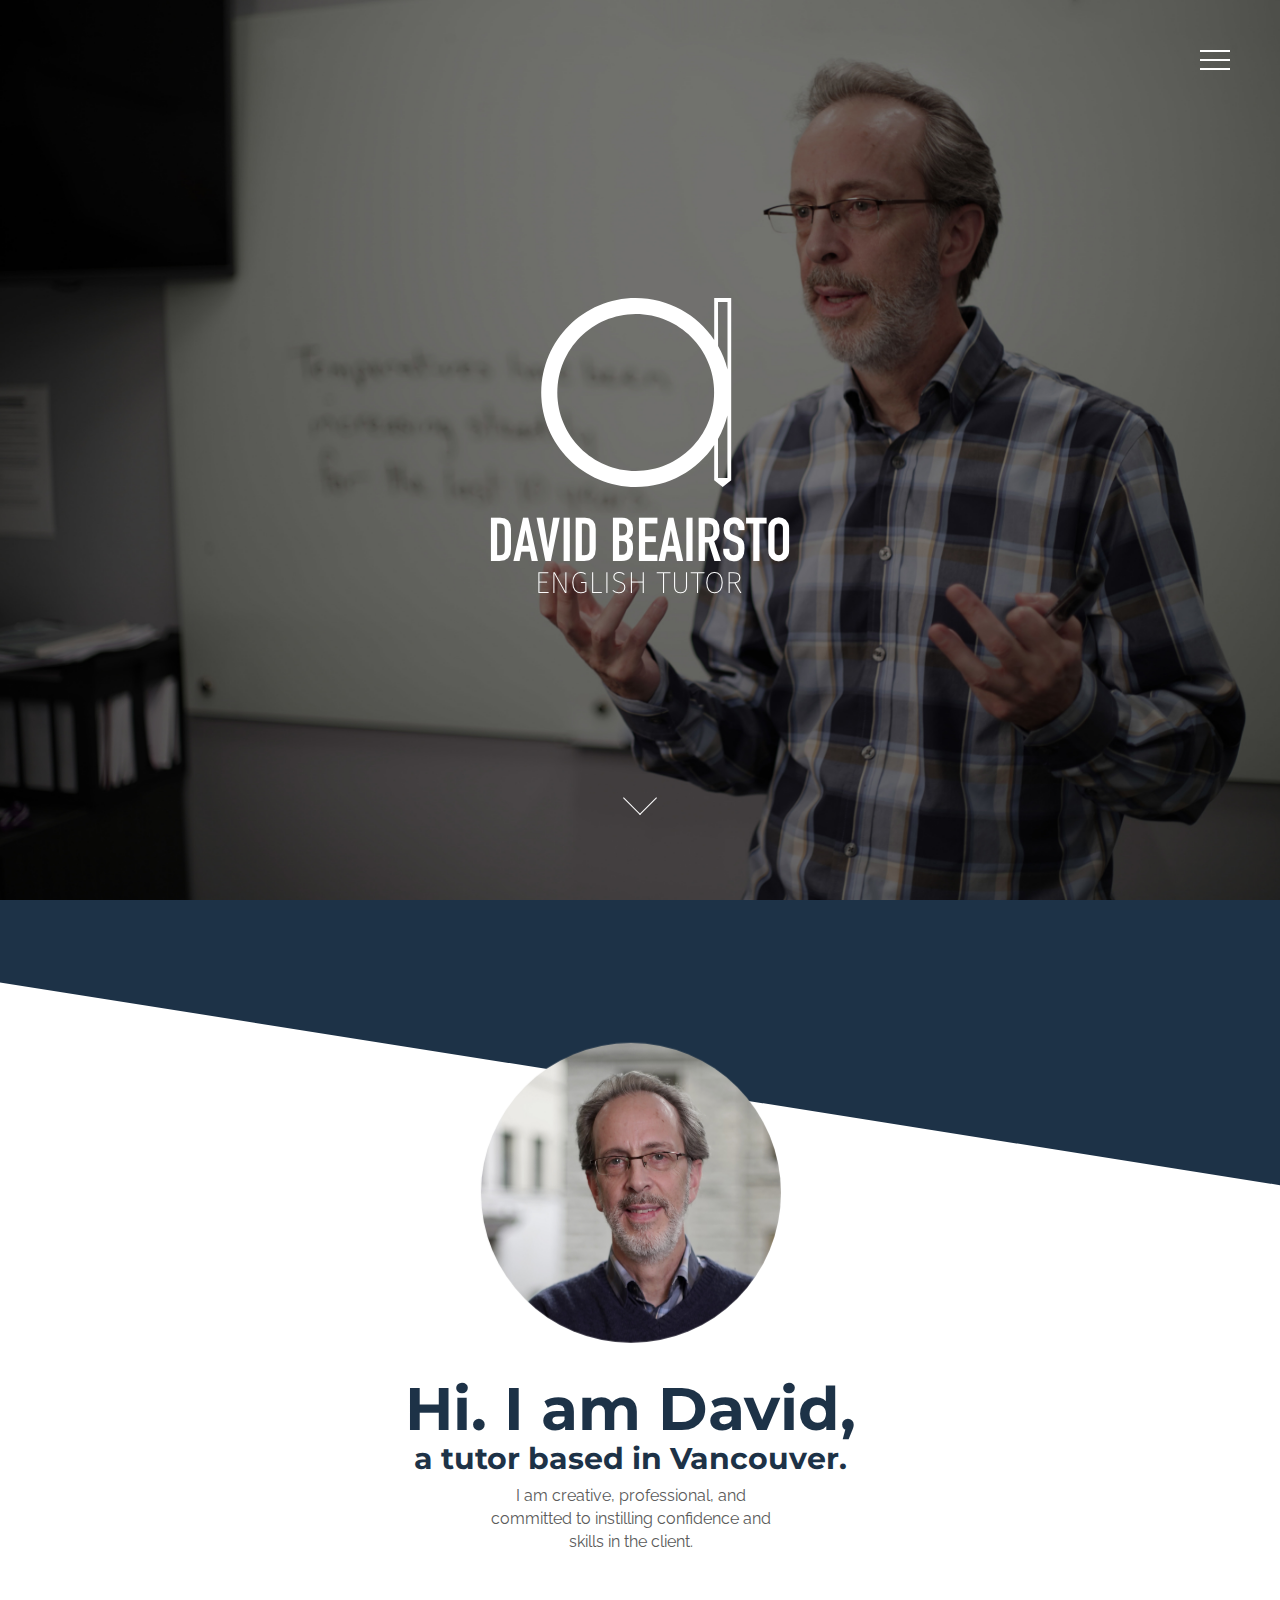
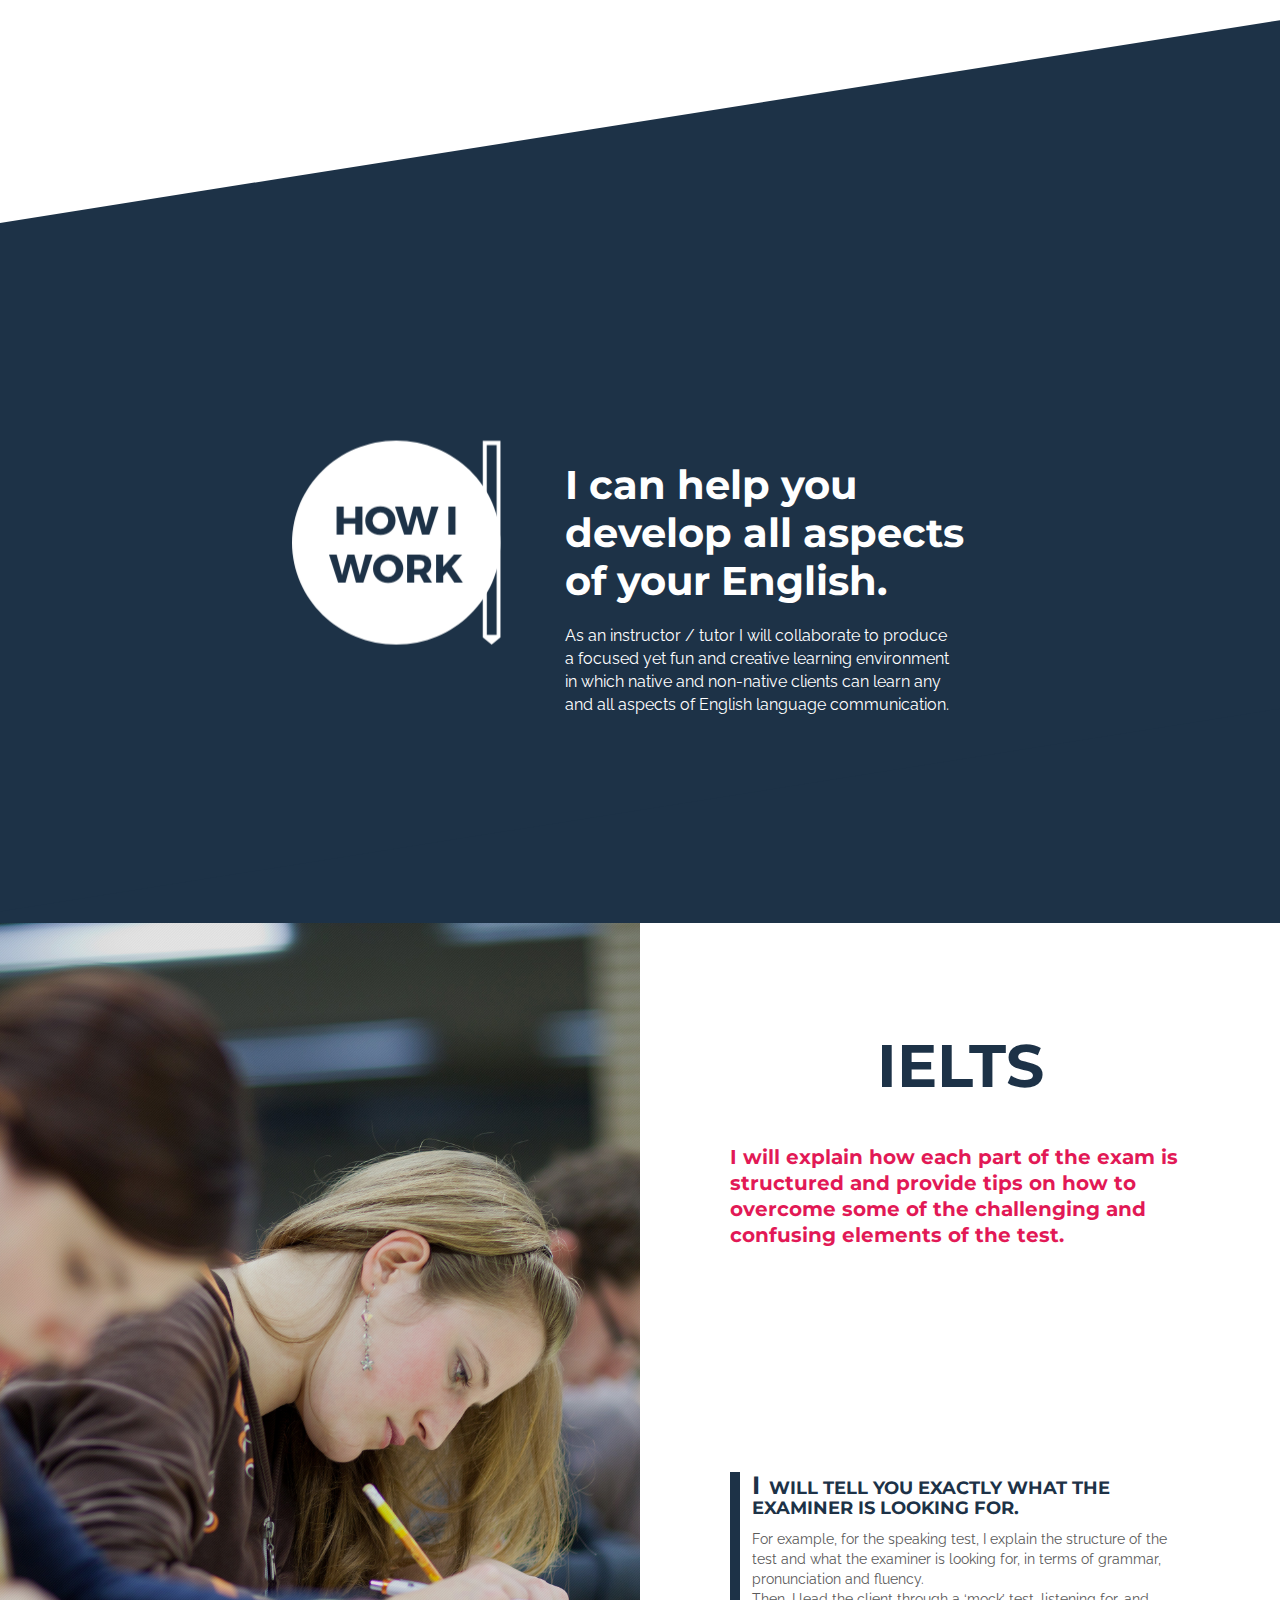
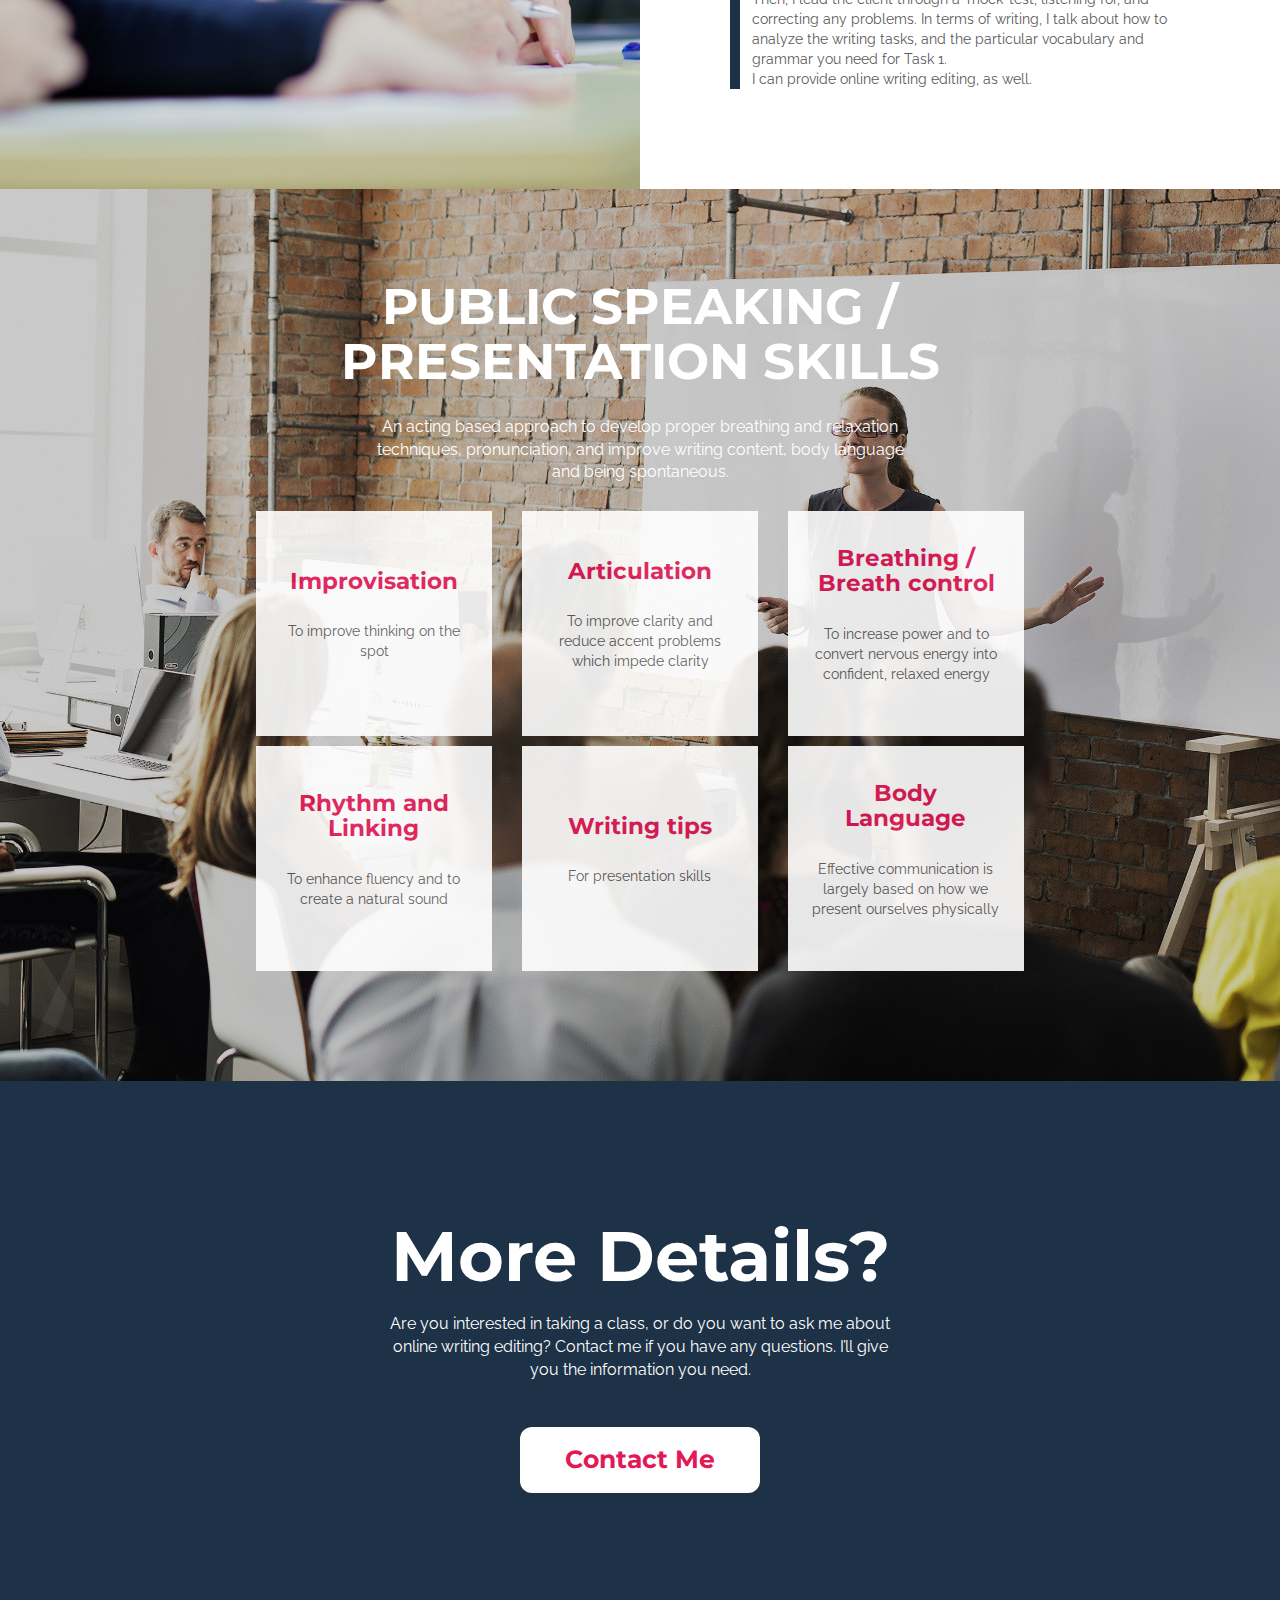
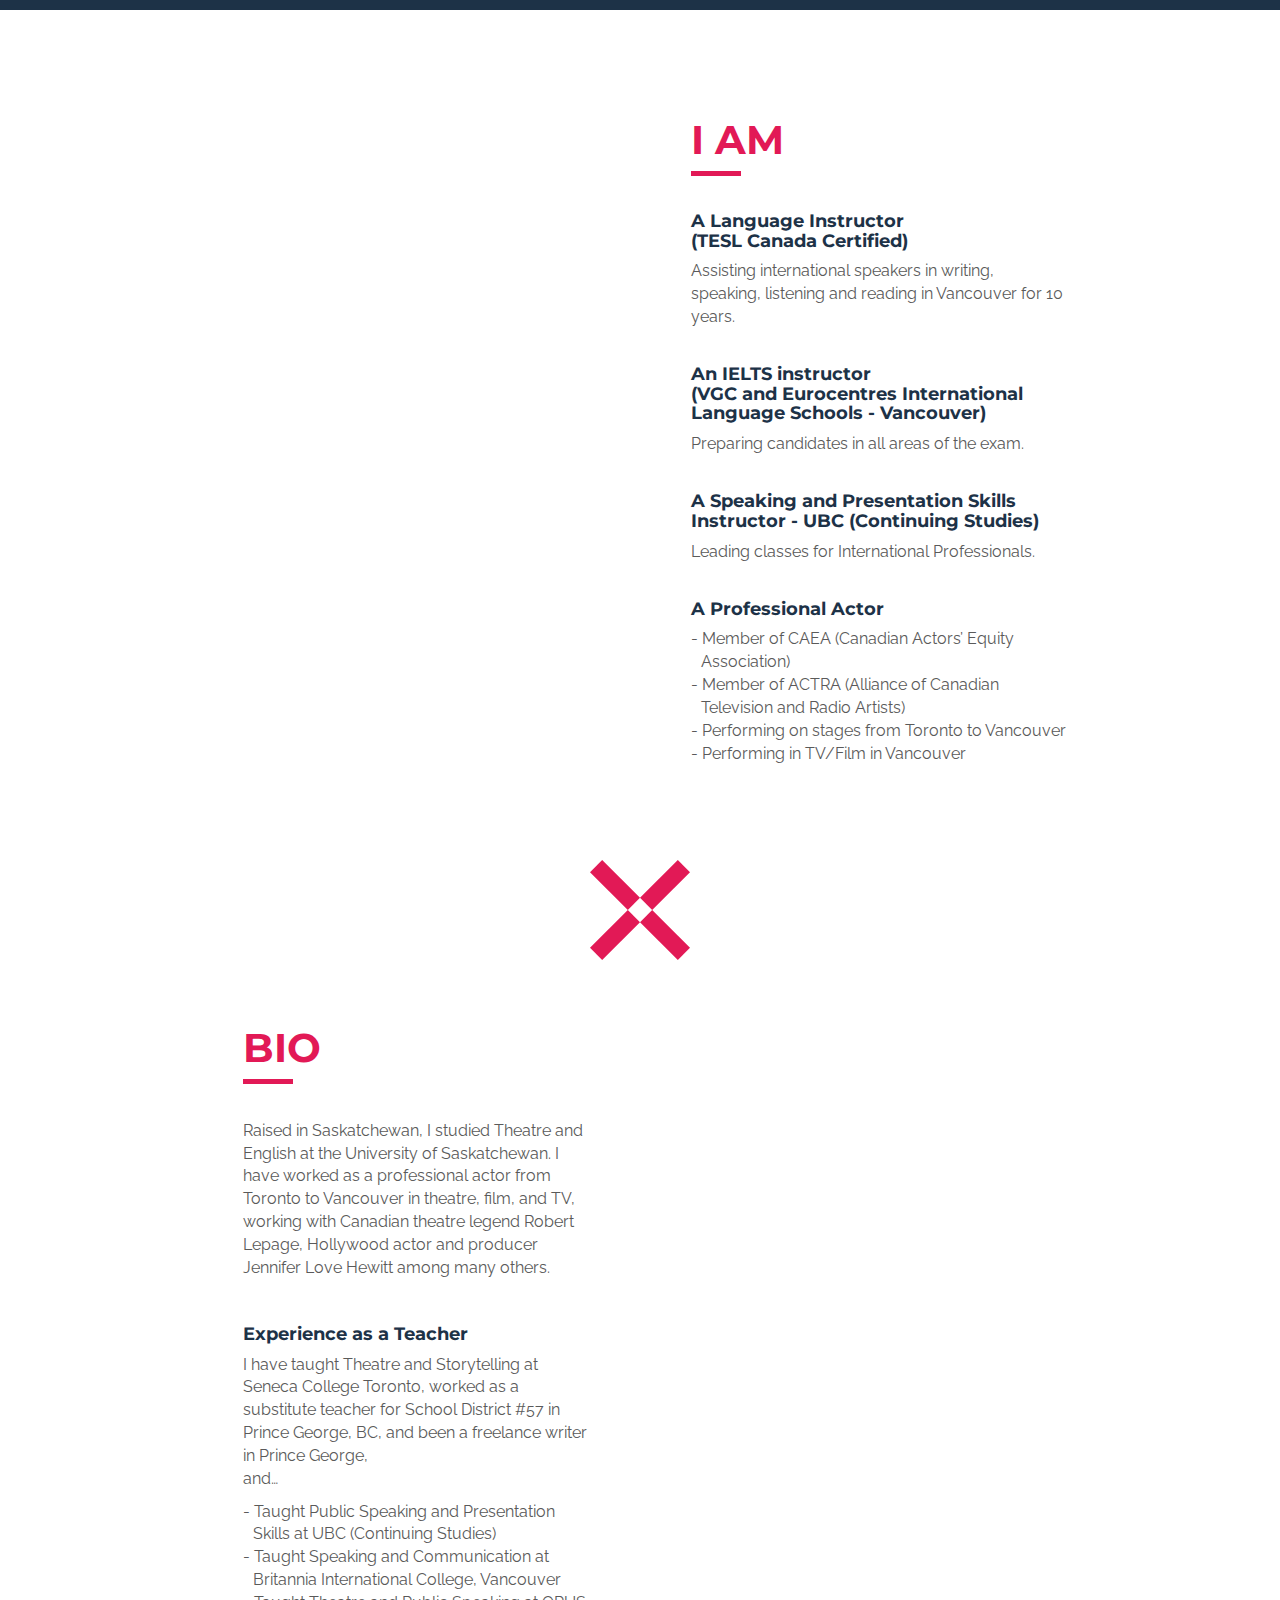
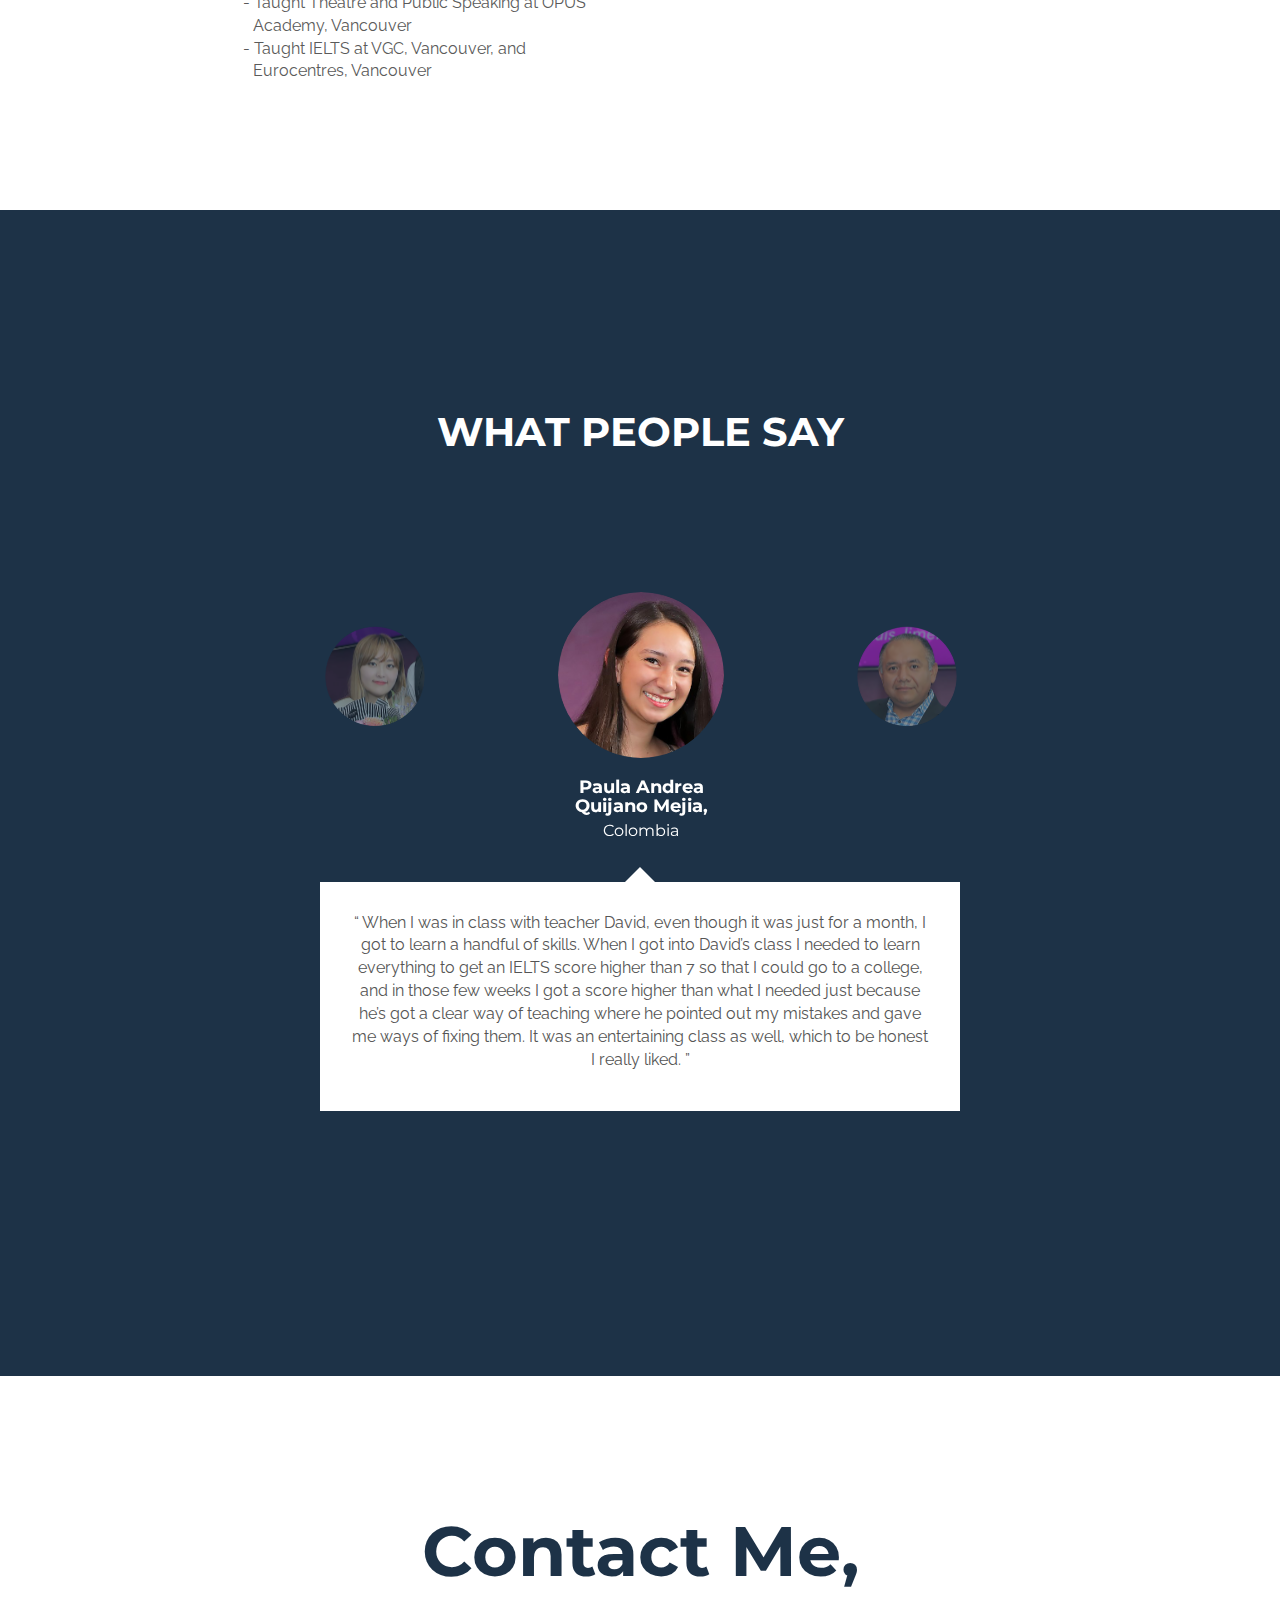
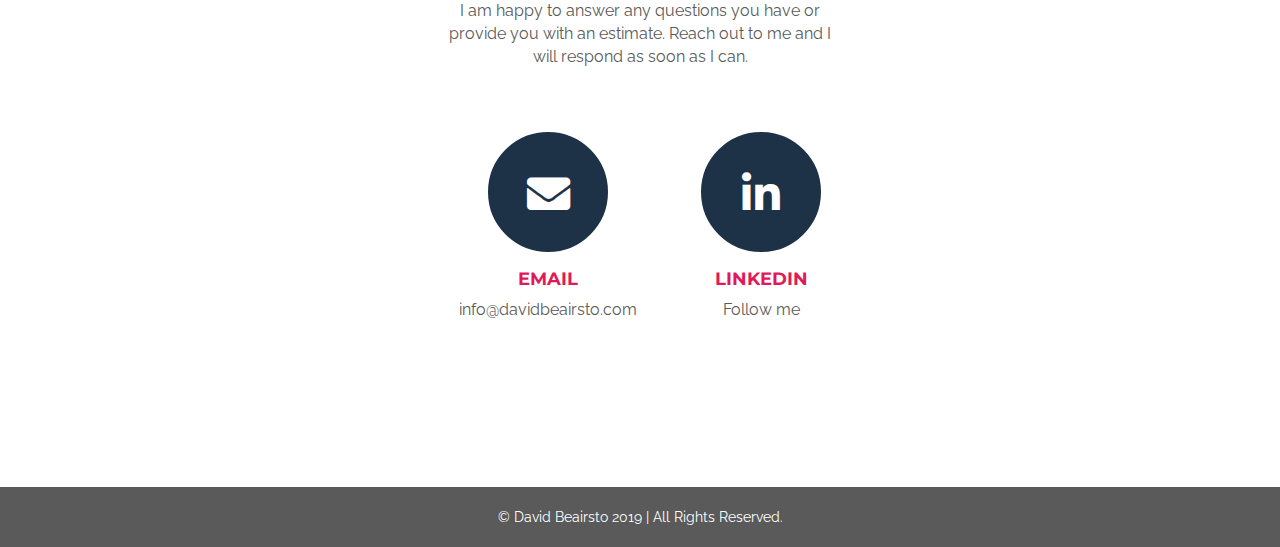
==== commit 879b0118: "Update index.html" ====
--- a/index.html
+++ b/index.html
@@ -1,11 +1,21 @@
 <!DOCTYPE html>
 <html lang="en">
     <head>
+        <!-- Global site tag (gtag.js) - Google Analytics -->
+        <script async src="https://www.googletagmanager.com/gtag/js?id=UA-135440120-1"></script>
+        <script>
+            window.dataLayer = window.dataLayer || [];
+            function gtag(){dataLayer.push(arguments);}
+            gtag('js', new Date());
+
+            gtag('config', 'UA-135440120-1');
+        </script>
+
         <link rel="stylesheet" href="https://maxcdn.bootstrapcdn.com/bootstrap/4.0.0/css/bootstrap.min.css" integrity="sha384-Gn5384xqQ1aoWXA+058RXPxPg6fy4IWvTNh0E263XmFcJlSAwiGgFAW/dAiS6JXm" crossorigin="anonymous">
         <meta charset="UTF-8">
         <meta name="viewport" content="width=device-width">
         <title>David Beairsto - English Tutor based in Vancouver</title>
-        <meta name="description" content="David Beairsto is an English Tutor based in Vancouver, Canada."/>
+        <meta name="description" content="David Beairsto is an English Tutor based in Vancouver, Canada. I can help you develop all aspects of your English especially IELTS, public speaking, and presentation skills."/>
         <meta http-equiv="X-UA-Compatible" content="IE=edge">
         <link rel="icon" type="image/x-icon" href="favicon.ico">
         <link rel="apple-touch-icon" href="apple-touch-icon.png">
@@ -241,14 +251,14 @@
             <p class="description">I am happy to answer any questions you have or provide you with an estimate. Reach out to me and I will respond as soon as I can.</p>
             <ul class="list-icon">
                 <li class="b-social">
-                    <a href="mailto:&#098;&#101;&#097;&#105;&#114;&#115;&#116;&#111;&#100;&#097;&#118;&#105;&#100;&#064;&#103;&#109;&#097;&#105;&#108;&#046;&#099;&#111;&#109;">
+                    <a href="mailto:&#105;&#110;&#102;&#111;&#064;&#100;&#097;&#118;&#105;&#100;&#098;&#101;&#097;&#105;&#114;&#115;&#116;&#111;&#046;&#099;&#111;&#109;">
                         <figure class="round">
                             <figcaption>
                                 <h1><i class="fas fa-envelope fa-3x" aria-hidden="true"></i></h1>
                             </figcaption>
                         </figure>
                         <h4>EMAIL</h4>
-                        <p><span class="b-link">&#098;&#101;&#097;&#105;&#114;&#115;&#116;&#111;&#100;&#097;&#118;&#105;&#100;&#064;&#103;&#109;&#097;&#105;&#108;&#046;&#099;&#111;&#109;</span></p>
+                        <p><span class="b-link">&#105;&#110;&#102;&#111;&#064;&#100;&#097;&#118;&#105;&#100;&#098;&#101;&#097;&#105;&#114;&#115;&#116;&#111;&#046;&#099;&#111;&#109;</span></p>
                     </a>
                 </li>
                 <li class="b-social">
--- a/common/css/style.css
+++ b/common/css/style.css
@@ -306,6 +306,7 @@
   left: 0;
   right: 0;
   bottom: 0;
+  z-index: -2;
 }
 
 @media (max-width: 768px) {
